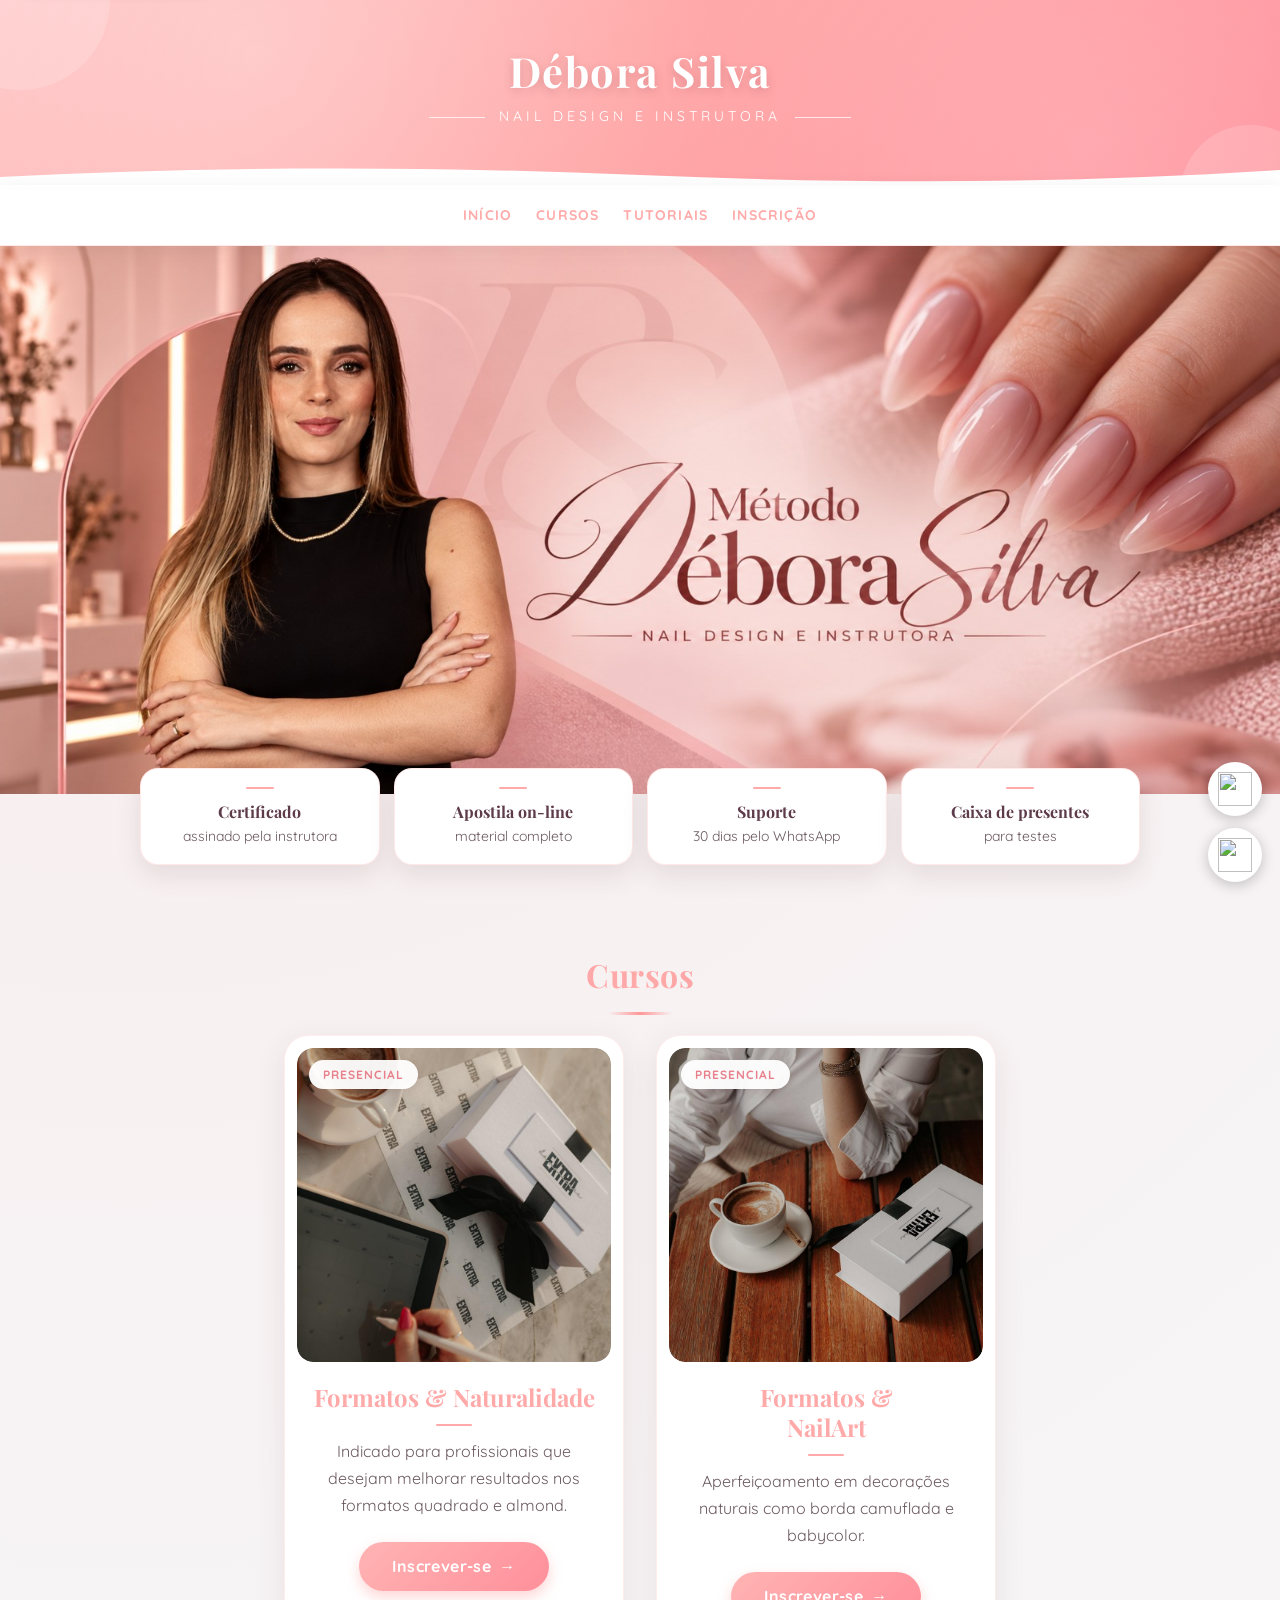
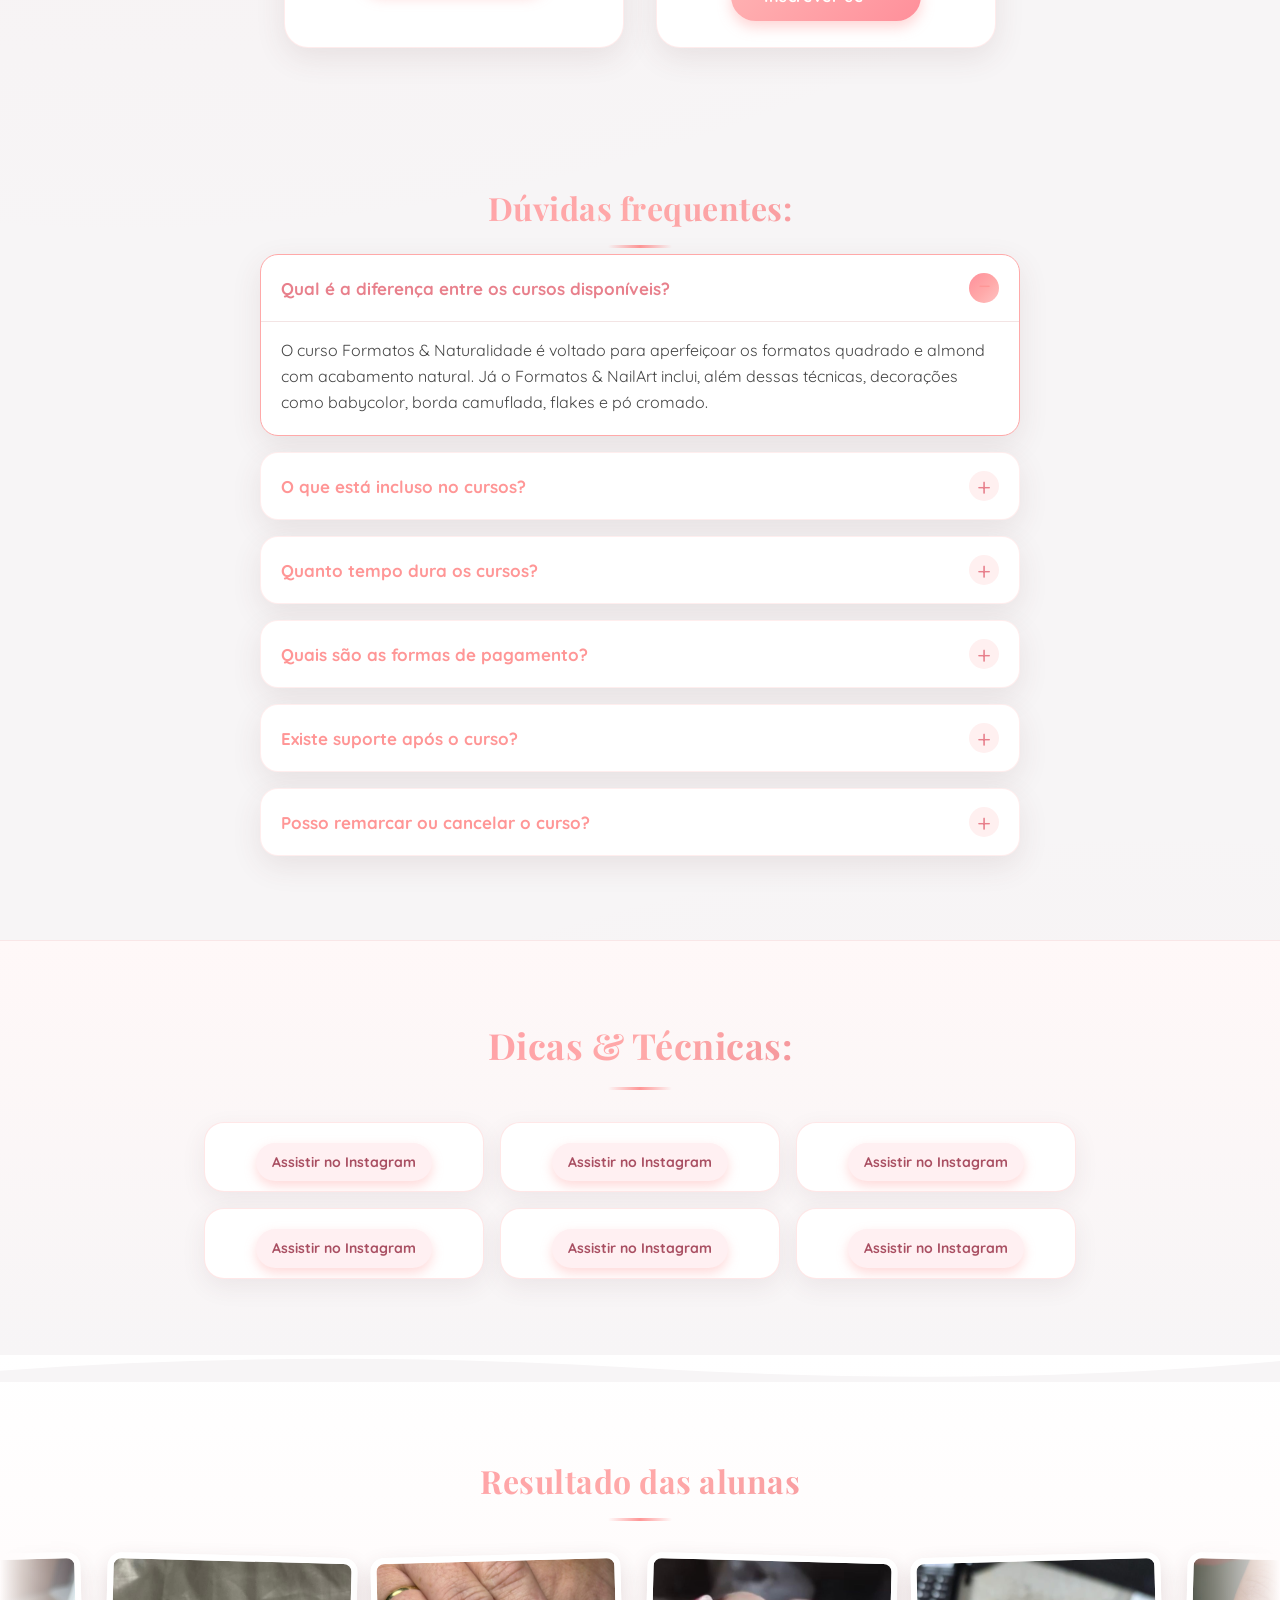
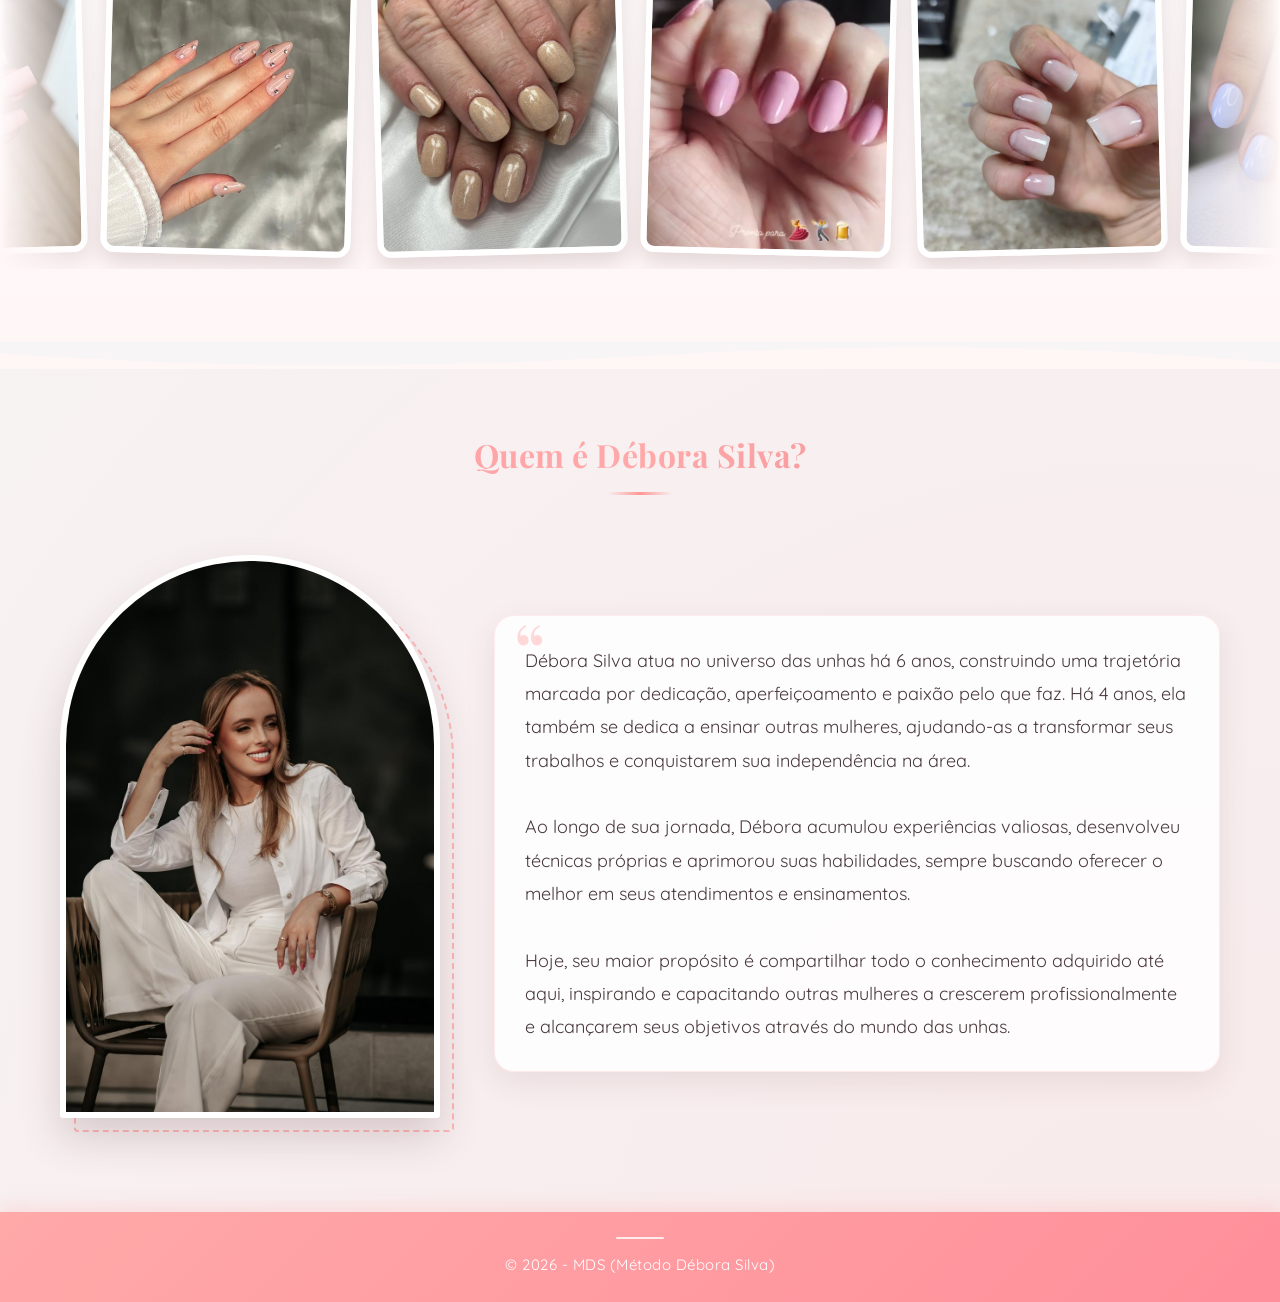
==== tcc/index.html @ 7bf9e1ff "Corrige página inicial e configuração Vercel" ====
<!DOCTYPE html>
<html lang="pt-BR">

<head>
    <meta charset="UTF-8">
    <meta name="viewport" content="width=device-width, initial-scale=1.0">
    <title>Débora Silva | Cursos de Nail Design em Palhoça - SC</title>
    <meta name="description" content="Cursos presenciais de nail design com Débora Silva: formatos, naturalidade e nail art. Veja os cursos, resultados das alunas e faça sua inscrição.">
    <meta name="theme-color" content="#ffa9a9">
    <meta property="og:type" content="website">
    <meta property="og:title" content="Débora Silva | Cursos de Nail Design em Palhoça - SC">
    <meta property="og:description" content="Cursos presenciais de nail design com Débora Silva: formatos, naturalidade e nail art. Veja os cursos, resultados das alunas e faça sua inscrição.">
    <meta property="og:locale" content="pt_BR">
    <link rel="icon" href="data:image/svg+xml,%3Csvg xmlns=%27http://www.w3.org/2000/svg%27 viewBox=%270 0 64 64%27%3E%3Ccircle cx=%2732%27 cy=%2732%27 r=%2730%27 fill=%27%23ffa9a9%27/%3E%3Ctext x=%2732%27 y=%2743%27 font-size=%2734%27 font-family=%27Georgia,serif%27 font-weight=%27bold%27 text-anchor=%27middle%27 fill=%27white%27%3ED%3C/text%3E%3C/svg%3E">
    <link rel="stylesheet" href="style.css">
    <link rel="stylesheet" href="https://fonts.googleapis.com/css2?family=Material+Symbols+Outlined" />
    <script src="script.js"></script>
    <link rel="stylesheet" href="https://fonts.googleapis.com/css2?family=Playfair+Display:wght@500;600;700&family=Quicksand:wght@400;500;600;700&display=swap">
</head>

<body>
    <a class="pular-conteudo" href="#cursos">Pular para o conteúdo</a>
    <header>
        <h1>Débora Silva</h1>
        <p>Nail design e instrutora</p>
    </header>

    <nav class="inicio">
        <a href="index.html">Início</a>
        <a href="cursos.html">Cursos</a>
        <a href="#tutoriais">Tutoriais</a>
        <a href="inscricao.html">Inscrição</a>
    </nav>

    <section class="banner">
        <picture>
            <source media="(max-width: 900px)" srcset="imagens/Banner%20cll%20mateus.jpg">
            <img src="imagens/banner%20pc%20mateus.jpg" class="img-banner" alt="Banner">
        </picture>
    </section>
    <section class="destaques" aria-label="Diferenciais dos cursos">
    <ul>
        <li><strong>Certificado</strong>assinado pela instrutora</li>
        <li><strong>Apostila on-line</strong>material completo</li>
        <li><strong>Suporte</strong>30 dias pelo WhatsApp</li>
        <li><strong>Caixa de presentes</strong>para testes</li>
    </ul>
</section>

    <section id="cursos">
        <h2>Cursos</h2>
        <div class="grid">
            <div class="card">
                <a href="curso1.html"><img src="imagens/a571cd39-a6cd-4c23-8349-ea3af004ff45.jpg" alt="Curso Formatos e Naturalidade"></a>
                <h3><a href="curso1.html">Formatos & Naturalidade</a></h3>
                <p>Indicado para profissionais que desejam melhorar resultados nos formatos quadrado e almond. <br></p>
                <div class="acoes-card">
                    <a href="inscricao.html" class="botao-card">Inscrever-se</a>
                </div>
            </div>

            <div class="card">
                <a href="curso2.html"><img src="imagens/debora.jpg" alt="Curso Formatos e Nail Art" loading="lazy" decoding="async"></a>
                <h3><a href="curso2.html">Formatos & <br>NailArt</a></h3>
                <p>Aperfeiçoamento em decorações naturais como borda camuflada e babycolor. <br></p>
                <div class="acoes-card">
                    <a href="inscricao.html" class="botao-card">Inscrever-se</a>
                </div>
            </div>
        </div>
    </section>

    <section class="faq-cursos" aria-labelledby="titulo-faq">
        <h2 id="titulo-faq">Dúvidas frequentes:</h2>

        <div class="faq-grid">
            <details class="faq-item" open>
                <summary>Qual é a diferença entre os cursos disponíveis?</summary>
                <p>O curso Formatos & Naturalidade é voltado para aperfeiçoar os formatos quadrado e almond com acabamento natural. Já o Formatos & NailArt inclui, além dessas técnicas, decorações como babycolor, borda camuflada, flakes e pó cromado.</p>
            </details>
            <details class="faq-item">
                <summary>O que está incluso no cursos?</summary>
                <p>O curso inclui apostila on-line, certificado assinado pela instrutora, uma caixa com presentes para testes e suporte após a conclusão.</p>
            </details>
            <details class="faq-item">
                <summary>Quanto tempo dura os cursos?</summary>
                <p>Os cursos são presenciais, tem duração de um dia, normalmente começa pela manhã e termina no fim da tarde, com pausa para almoço e coffee break.</p>
            </details>
            <details class="faq-item">
                <summary>Quais são as formas de pagamento?</summary>
                <p>É possível pagar via PIX, cartão de crédito (em até 12x com acréscimo das taxas), débito ou link de pagamento. Para garantir a vaga, é necessário um sinal de R$ 200,00.</p>
            </details>
            <details class="faq-item">
                <summary>Existe suporte após o curso?</summary>
                <p>Sim. A aluna recebe 30 dias de acompanhamento via WhatsApp para avaliações e orientações. Depois desse período, o suporte continua de forma vitalícia, conforme a demanda.</p>
            </details>
            <details class="faq-item">
                <summary>Posso remarcar ou cancelar o curso?</summary>
                <p>Sim. Em caso de cancelamento, é possível remarcar uma única vez. O valor do sinal não é reembolsável e, após uma segunda remarcação/cancelamento, será necessário quitar o valor integral para um novo agendamento.</p>
            </details>
        </div>
    </section>


<section id="tutoriais" class="tutoriais" aria-labelledby="titulo-tutoriais">
    <div class="tutoriais-container">

        <div class="tutoriais-cabecalho">
            <h2 id="titulo-tutoriais">Dicas & Técnicas:</h2>
        </div>

        <div class="tutoriais-conteudo">

            <article class="tutorial-item" aria-label="Tutorial 1 do Instagram">
                <blockquote
                    class="instagram-media"
                    data-instgrm-permalink="https://www.instagram.com/reel/DMTsXXgg6i_/"
                    data-instgrm-version="14">
                </blockquote>
                <a class="tutorial-link" href="https://www.instagram.com/reel/DMTsXXgg6i_/" target="_blank" rel="noopener noreferrer">Assistir no Instagram</a>
            </article>

            <article class="tutorial-item" aria-label="Tutorial 2 do Instagram">
                <blockquote
                    class="instagram-media"
                    data-instgrm-permalink="https://www.instagram.com/reel/DMOZZSOAZ7W/"
                    data-instgrm-version="14">
                </blockquote>
                <a class="tutorial-link" href="https://www.instagram.com/reel/DMOZZSOAZ7W/" target="_blank" rel="noopener noreferrer">Assistir no Instagram</a>
            </article>

            <article class="tutorial-item" aria-label="Tutorial 3 do Instagram">
                <blockquote
                    class="instagram-media"
                    data-instgrm-permalink="https://www.instagram.com/reel/DML4wZkAa9b/"
                    data-instgrm-version="14">
                </blockquote>
                <a class="tutorial-link" href="https://www.instagram.com/reel/DML4wZkAa9b/" target="_blank" rel="noopener noreferrer">Assistir no Instagram</a>
            </article>

            <article class="tutorial-item" aria-label="Tutorial 4 do Instagram">
                <blockquote
                    class="instagram-media"
                    data-instgrm-permalink="https://www.instagram.com/reel/DLDzLIuAO76/"
                    data-instgrm-version="14">
                </blockquote>
                <a class="tutorial-link" href="https://www.instagram.com/reel/DLDzLIuAO76/" target="_blank" rel="noopener noreferrer">Assistir no Instagram</a>
            </article>

            <article class="tutorial-item" aria-label="Tutorial 5 do Instagram">
                <blockquote
                    class="instagram-media"
                    data-instgrm-permalink="https://www.instagram.com/reel/DIe_E_cg9O6/"
                    data-instgrm-version="14">
                </blockquote>
                <a class="tutorial-link" href="https://www.instagram.com/reel/DIe_E_cg9O6/" target="_blank" rel="noopener noreferrer">Assistir no Instagram</a>
            </article>

            <article class="tutorial-item" aria-label="Tutorial 6 do Instagram">
                <blockquote
                    class="instagram-media"
                    data-instgrm-permalink="https://www.instagram.com/reel/DIXUzj7A1sU/"
                    data-instgrm-version="14">
                </blockquote>
                <a class="tutorial-link" href="https://www.instagram.com/reel/DIXUzj7A1sU/" target="_blank" rel="noopener noreferrer">Assistir no Instagram</a>
            </article>

        </div>
    </div>
</section>

<script async src="https://www.instagram.com/embed.js"></script>


    <section id="resultados">
        <h2>Resultado das alunas</h2>
        <div class="carrossel">
            <div class="carrossel-container">
                <img src="imagens/unha1.jpg" alt="Resultado de aluna 1" loading="lazy" decoding="async">
                <img src="imagens/unha2.jpg" alt="Resultado de aluna 2" loading="lazy" decoding="async">
                <img src="imagens/unha3.jpg" alt="Resultado de aluna 3" loading="lazy" decoding="async">
                <img src="imagens/unha4.jpg" alt="Resultado de aluna 4" loading="lazy" decoding="async">
                <img src="imagens/unha5.jpg" alt="Resultado de aluna 5" loading="lazy" decoding="async">
                <img src="imagens/unha6.jpg" alt="Resultado de aluna 6" loading="lazy" decoding="async">
                <img src="imagens/unha1.jpg" alt="Resultado de aluna 1" loading="lazy" decoding="async">
                <img src="imagens/unha2.jpg" alt="Resultado de aluna 2" loading="lazy" decoding="async">
                <img src="imagens/unha3.jpg" alt="Resultado de aluna 3" loading="lazy" decoding="async">
                <img src="imagens/unha4.jpg" alt="Resultado de aluna 4" loading="lazy" decoding="async">
                <img src="imagens/unha5.jpg" alt="Resultado de aluna 5" loading="lazy" decoding="async">
                <img src="imagens/unha6.jpg" alt="Resultado de aluna 6" loading="lazy" decoding="async">
            </div>
        </div>
    </section>

    <section id="sobre" class="deborafoto">
        <h2 class="quem">Quem é Débora Silva?</h2>

        <div class="container-foto">
            <img src="imagens/4f05c98d-7cf8-4103-96d0-2a8c5d5c2174.jpg" class="debora" alt="Foto de Débora Silva" loading="lazy" decoding="async">
        </div>

        <div class="container-texto">
            <p class="textosobre">
                Débora Silva atua no universo das unhas há 6 anos, construindo uma trajetória marcada por dedicação,
                aperfeiçoamento e paixão pelo que faz. Há 4 anos, ela também se dedica a ensinar outras mulheres,
                ajudando-as a transformar seus trabalhos e conquistarem sua independência na área. <br><br>

                Ao longo de sua jornada, Débora acumulou experiências valiosas, desenvolveu técnicas próprias e
                aprimorou suas habilidades, sempre buscando oferecer o melhor em seus atendimentos e ensinamentos.
                <br><br>

                Hoje, seu maior propósito é compartilhar todo o conhecimento adquirido até aqui, inspirando e
                capacitando outras mulheres a crescerem profissionalmente e alcançarem seus objetivos através do mundo
                das unhas.
            </p>
        </div>
    </section>

    <footer>
        <p>© 2026 - MDS (Método Débora Silva)</p>
    </footer>
    <nav class="social-flutuante" aria-label="Redes sociais">
        <a href="https://wa.me/message/LRTMYJL6VMEEK1" target="_blank" rel="noopener noreferrer" aria-label="Fale pelo WhatsApp">
            <img src="https://img.icons8.com/color/48/whatsapp--v1.png" alt="">
        </a>
        <a href="https://www.instagram.com/deborasilvanaills/" target="_blank" rel="noopener noreferrer" aria-label="Acesse o Instagram">
            <img src="https://img.icons8.com/fluency/48/instagram-new.png" alt="">
        </a>
    </nav>
</body>

</html>
---- tcc/style.css ----
*{
    margin: 0;
    padding: 0;
    box-sizing: border-box;
}

/* ===== Acabamento profissional ===== */
:root {
    --vinho: #5d3b49;
    --rose-profundo: #e8808c;
    --brilho: linear-gradient(135deg, #ffc2c2 0%, #ffa9a9 45%, #ff8f9a 100%);
}

/* Cabeçalho com mais presença */
header {
    background:
        radial-gradient(circle at 20% 30%, rgba(255, 255, 255, 0.28), transparent 45%),
        radial-gradient(circle at 85% 80%, rgba(255, 255, 255, 0.18), transparent 40%),
        var(--brilho);
    padding: clamp(44px, 8vw, 82px) 20px;
}

header h1 {
    font-size: clamp(2.2rem, 7vw, 4rem);
    font-weight: 600;
    letter-spacing: 3px;
}

header p::before,
header p::after {
    content: '';
    display: inline-block;
    width: clamp(22px, 6vw, 56px);
    height: 1px;
    margin: 0 14px;
    vertical-align: middle;
    background: rgba(255, 255, 255, 0.75);
}

/* Menu em formato de cápsulas */
.inicio { gap: 6px 10px; padding: 12px 15px; }

.inicio a {
    padding: 8px 18px;
    border-radius: 999px;
    font-size: 13px;
    transition: color 200ms ease, background 200ms ease, box-shadow 200ms ease;
}

.inicio a::after { display: none; }

.inicio a:hover {
    color: #fff;
    background: var(--brilho);
    box-shadow: 0 6px 14px rgba(255, 150, 150, 0.4);
}

/* Ritmo entre seções */
#cursos { max-width: 1100px; }

.faq-cursos { padding-top: clamp(30px, 5vw, 50px); }

#resultados {
    background: linear-gradient(180deg, #fff 0%, #fff6f6 100%);
    border-top: 1px solid rgba(255, 169, 169, 0.2);
    border-bottom: 1px solid rgba(255, 169, 169, 0.2);
    max-width: none;
    overflow: hidden;
}

#sobre { position: relative; }

/* Títulos com mais personalidade */
#cursos h2,
#resultados h2,
.quem,
.info-cursos h2,
.faq-cursos h2,
.tutoriais-cabecalho h2 {
    font-size: clamp(28px, 5vw, 40px);
    background: linear-gradient(135deg, #ff9aa5, #ffa9a9 50%, #e8808c);
    -webkit-background-clip: text;
    background-clip: text;
    -webkit-text-fill-color: transparent;
    color: transparent;
}

/* Cards de curso */
.card {
    padding: 0 0 22px;
    background: #fff;
}

.card::before {
    content: '';
    position: absolute;
    inset: 0 0 auto 0;
    height: 5px;
    z-index: 2;
    background: var(--brilho);
}

.card > a { display: block; overflow: hidden; }

.card > a img {
    display: block;
    aspect-ratio: 4 / 5;
    object-fit: cover;
    border-radius: 0;
    margin-bottom: 0;
}

.card h3 {
    margin: 18px 18px 10px;
    font-size: 23px;
    color: var(--rose-profundo);
}

.card h3 a { color: var(--rose-profundo); }

.card p {
    margin: 0 20px;
    font-size: 15px;
    line-height: 1.7;
}

.acoes-card { margin-top: 18px; }

/* Cartões informativos com marca lateral elegante */
.info-card {
    position: relative;
    overflow: hidden;
}

.info-card::before {
    content: '';
    position: absolute;
    top: 0;
    left: 0;
    width: 100%;
    height: 3px;
    background: var(--brilho);
    transform: scaleX(0);
    transform-origin: left;
    transition: transform 0.4s ease;
}

.info-card:hover::before { transform: scaleX(1); }

.info-card h3 { color: var(--rose-profundo); }
.info-card p { line-height: 1.75; }

/* FAQ refinado */
.faq-item summary { color: var(--vinho); }

.faq-item[open] summary { color: var(--rose-profundo); }

.faq-item summary::after {
    display: grid;
    place-items: center;
    width: 30px;
    height: 30px;
    border-radius: 50%;
    background: #fff0f0;
    color: var(--rose-profundo);
    font-size: 22px;
    transition: transform 0.3s ease, background 0.3s ease, color 0.3s ease;
}

.faq-item[open] summary::after {
    background: var(--brilho);
    color: #fff;
    transform: rotate(180deg);
}

/* Tutoriais */
.tutoriais {
    border-top: 1px solid rgba(255, 169, 169, 0.2);
}

.tutorial-link {
    background: var(--brilho);
    color: #fff;
    box-shadow: 0 5px 12px rgba(255, 150, 150, 0.35);
}

.tutorial-link:hover {
    background: var(--brilho);
    color: #fff;
    transform: translateY(-2px);
}

/* Sobre */
.textosobre {
    position: relative;
    padding: 28px 30px;
    border-radius: 20px;
    background: rgba(255, 255, 255, 0.85);
    border: 1px solid rgba(255, 169, 169, 0.22);
    box-shadow: var(--sombra);
    text-align: left;
    font-size: 17px;
}

.textosobre::before {
    content: '\201C';
    position: absolute;
    top: -6px;
    left: 18px;
    font-family: 'Playfair Display', Georgia, serif;
    font-size: 80px;
    line-height: 1;
    color: rgba(255, 169, 169, 0.45);
}

/* Rodapé */
footer {
    position: relative;
    padding: 34px 20px;
    margin-top: 40px;
    background: var(--brilho);
    font-size: 15px;
}

footer::before {
    content: '';
    display: block;
    width: 48px;
    height: 2px;
    margin: 0 auto 14px;
    background: rgba(255, 255, 255, 0.8);
    border-radius: 2px;
}

/* Revelação ao rolar a página (navegadores compatíveis) */
@keyframes revelar {
    from { opacity: 0; transform: translateY(36px) scale(0.98); }
    to   { opacity: 1; transform: none; }
}

@supports (animation-timeline: view()) {
    .card,
    .info-card,
    .faq-item,
    .tutorial-item,
    .textosobre,
    .debora,
    .carrossel {
        animation: revelar linear backwards;
        animation-timeline: view();
        animation-range: entry 0% entry 35%;
    }
}

@media (max-width: 640px) {
    .inicio a { padding: 7px 12px; font-size: 11.5px; }
    header p::before, header p::after { display: none; }
    .textosobre { padding: 24px 20px; }
}
img {
    max-width: 100%;
}

body {
    width: 100%;
    overflow-x: hidden;
    font-family: 'Segoe UI', Arial, sans-serif;
    line-height: 1.6;
    background-color: #F7F5F6;
}

html {
    -webkit-text-size-adjust: 100%;
}

body,
button,
input,
select,
textarea {
    font-family: 'Segoe UI', Arial, sans-serif;
}

main,
section,
.conteudo,
.info-cursos,
.faq-cursos,
.pagina-formulario,
.painel-admin {
    margin-left: auto;
    margin-right: auto;
}

header {
    background:#ffa9a9;
    color: #fff;
    text-align: center;
    padding: 30px 20px;
    
}

.inicio {
    background: #fff;
    display: flex;
    flex-wrap: wrap;
    gap: 8px 24px;
    justify-content: center;
    padding: 15px;
    position: sticky;
    text-align: center;
    top: 0;
    z-index: 1000;
}

.inicio a {
    color: #ffa9a9;
    text-decoration: none;
    font-weight: bold;
    text-transform: uppercase;
    font-size: 14px;
    padding: 4px 0;
}

.inicio a:focus-visible,
.botao-card:focus-visible,
.icone-link:focus-visible,
.social-btn:focus-visible {
    outline: 3px solid #f3c2c2;
    outline-offset: 3px;
}


.banner {
    width: 100%;
    margin: 0;
    padding: 0 ; 
    line-height: 0; 
}

.img-banner {
    width: 100%;         
    height: auto;          
    display: block;        
    object-fit: cover;     
}

section {
    padding: clamp(40px, 6vw, 60px) 20px;
    text-align: center;
}

/* títulos gerais */
#cursos h2,
#resultados h2,
.quem {
    width: 100%;
    font-size: 32px;
    margin-bottom: 20px;
    color: #ffa9a9;
    text-align: center;
}

/* títulos dos cards */
.card h3{
    margin-bottom: 15px;
    font-size: 22px;
    color: #ffa9a9;
    text-align: center;
}

.deborafoto {
    display: flex;
    align-items: center;
    justify-content: center;
    flex-wrap: wrap; 
    gap: 40px;
    max-width: 1200px;
    margin: 0 auto;
    padding: 60px 20px;
    text-align: left;
    width: 100%;
}

.deborafoto > div {
    flex: 1;
    min-width: 300px;
    text-align: center;
}

.debora {
    width: 100%; 
    max-width: 400px; 
    height: auto;
    border-radius: 10px;
    box-shadow: 10px 10px 0 #ffa9a9;
}

.textosobre {
    flex: 1;
    min-width: 300px;
    font-size: 18px; 
    color: #444;
}

.quem {
    font-size: 32px;
    margin-bottom: 20px;
    color: #ffa9a9;
    text-align: center;
}


.carrossel {
    width: 100vw;
    position: relative;
    left: 50%;
    right: 50%;
    margin-left: -50vw;
    margin-right: -50vw;
}



.grid {
    display: flex;
    justify-content: center;
    gap: 25px;
    flex-wrap: wrap;
}

.card {
    background: #fff;
    width: min(300px, 100%);
    padding: 20px;
    border-radius: 12px;
    box-shadow: 0 4px 15px rgba(0,0,0,0.1);
    transition: transform 0.3s;
    min-width: 0;
}

.card:hover {
    transform: translateY(-5px);
    cursor: pointer;
}

.card img {
    width: 100%;
    border-radius: 8px;
    margin-bottom: 15px;
}

.card h3 a {
    color: #ffa9a9 ;
    text-decoration: none;
}

.acoes-card {
    align-items: center;
    display: flex;
    flex-wrap: wrap;
    gap: 10px;
    justify-content: center;
    margin-top: 12px;
   

}

.botao-card {
    display: inline-block;
    width: auto;
    padding: 10px 16px;
    background: #ffa9a9;
    color: #fff;
    border-radius: 8px;
    text-decoration: none;
    font-weight: 700;
  
}

.botao-card:hover {
    background: #ff9696;
}

.icone-link {
    align-items: center;
    border-radius: 50%;
    background: #fff;
    box-shadow: 0 3px 10px rgba(0,0,0,0.12);
    display: inline-flex;
    height: 42px;
    justify-content: center;
    text-decoration: none;
    width: 42px;
}

.icone-link img,
.social-icon img {
    filter: none;
    height: 28px;
    margin-bottom: 0;
    border-radius: 0;
    width: 28px;
}

.sobre-grid {
    display: grid;
    grid-template-columns: repeat(3, minmax(160px, 1fr));
    gap: 15px;
    text-align: left;
}

.sobre-grid article,
.info-card {
    background: #fff;
    border-radius: 12px;
    box-shadow: 0 4px 15px rgba(0,0,0,0.08);
    padding: 20px;
}

.sobre-grid h3,
.info-card h3 {
    color: #ff9696;
    font-size: 22px;
    margin-bottom: 10px;
    text-align: left;
}

.sobre-grid p,
.info-card p {
    color: #444;
    font-size: 16px;
}

.social-links {
    display: flex;
    flex-wrap: wrap;
    gap: 12px;
    justify-content: center;
    margin-top: 22px;
}

.social-btn {
    align-items: center;
    border-radius: 999px;
    color: #fff;
    display: inline-flex;
    font-weight: 700;
    gap: 8px;
    justify-content: center;
    min-width: 145px;
    padding: 11px 16px;
    text-decoration: none;
}

.social-icon {
    align-items: center;
    background: #fff;
    border-radius: 50%;
    display: inline-flex;
    height: 34px;
    justify-content: center;
    width: 34px;
}

.whatsapp {
    background: #e9fff1;
    color: #1c8f4d;
}

.instagram {
    background: #fff0f7;
    color: #c13584;
}



.carrossel-container {
    display: flex;
    width: max-content; 
    gap: 20px;
    animation: scrollSlide 25s linear infinite;
}


.carrossel:hover .carrossel-container {
    animation-play-state: paused;
    cursor: pointer;
}

.carrossel-container img {
    width: clamp(180px, 45vw, 250px);
    height: clamp(220px, 55vw, 300px);
    object-fit: cover;
    border-radius: 15px;
    box-shadow: 0 5px 10px rgba(0,0,0,0.1);
}


.conteudo {
    max-width: 600px;
    margin: auto;
    padding: 20px;
    text-align: center;
    font-size: 18px;

}

.info-cursos {
    max-width: 1100px;
    margin: 0 auto;
    width: 100%;
}

.faq-cursos {
    max-width: 1100px;
    margin: 0 auto;
    width: 100%;
}

.faq-cursos h2 {
    color: #ffa9a9;
    font-size: 32px;
    margin-bottom: 6px;
}

.faq-intro {
    color: #666;
    margin-bottom: 25px;
}

.faq-grid {
    display: grid;
    grid-template-columns: minmax(0, 760px);
    justify-content: center;
    gap: 16px;
    text-align: left;
}

.faq-item {
    align-self: start;
    background: #fff;
    border-radius: 12px;
    box-shadow: 0 4px 15px rgba(0,0,0,0.08);
    overflow: hidden;
}

.faq-item summary {
    align-items: center;
    color: #ff9696;
    cursor: pointer;
    display: flex;
    font-size: 17px;
    font-weight: 700;
    gap: 12px;
    justify-content: space-between;
    list-style: none;
    padding: 18px 20px;
}

.faq-item summary:focus-visible {
    outline: 3px solid #f3c2c2;
    outline-offset: -3px;
}

.faq-item summary::-webkit-details-marker {
    display: none;
}

.faq-item summary::after {
    content: '+';
    flex: 0 0 auto;
    font-size: 25px;
    font-weight: 400;
    line-height: 1;
}

.faq-item[open] summary::after {
    content: "−";
}

.faq-item p {
    border-top: 1px solid #f3e4e4;
    color: #444;
    padding: 16px 20px 20px;
}

.info-cursos h2 {
    color: #ffa9a9;
    font-size: 32px;
    margin-bottom: 25px;
}

.info-grid {
    display: grid;
    grid-template-columns: repeat(3, minmax(0, 1fr));
    gap: 20px;
    text-align: left;
}

.destaque-info {
    border-left: 6px solid #ffa9a9;
}

.contato-info {
    background: #fff7f7;
}

@media (max-width: 900px) {
    .sobre-grid,
    .info-grid {
        grid-template-columns: repeat(2, minmax(0, 1fr));
    }
}

@media (max-width: 640px) {
    header {
        padding: 24px 16px;
    }

    header h1 {
        font-size: 28px;
    }

    .inicio {
        gap: 4px 12px;
        padding: 10px 12px;
    }

    .inicio a {
        font-size: 12px;
    }

    #cursos h2,
    #resultados h2,
    .quem,
    .info-cursos h2,
    .faq-cursos h2 {
        font-size: 26px;
    }

    .grid {
        gap: 18px;
    }

    .card {
        padding: 16px;
    }

    .card h3 {
        font-size: 20px;
    }

    .deborafoto {
        gap: 24px;
        padding: 42px 18px;
        text-align: center;
    }

    .deborafoto > div,
    .textosobre {
        min-width: 0;
    }

    .textosobre {
        font-size: 16px;
    }

    .debora {
        max-width: 320px;
        box-shadow: 7px 7px 0 #ffa9a9;
    }

    .sobre-grid,
    .info-grid {
        grid-template-columns: 1fr;
    }

    .social-links {
        align-items: stretch;
        flex-direction: column;
    }

    .faq-item summary,
    .faq-item p {
        padding-left: 16px;
        padding-right: 16px;
    }

    footer {
        margin-top: 0;
        padding: 20px 16px;
    }
}

@media (max-width: 380px) {
    header h1 {
        font-size: 25px;
    }

    .inicio {
        gap: 4px 10px;
    }

    .inicio a {
        font-size: 11px;
    }

    section {
        padding-left: 14px;
        padding-right: 14px;
    }

    .botao-card {
        width: 100%;
    }

    .icone-link {
        height: 40px;
        width: 40px;
    }

    .social-btn {
        min-width: 0;
    }

    .carrossel-container img {
        width: 170px;
        height: 215px;
    }
}

@keyframes scrollSlide {
    from { transform: translateX(0); }
    to { transform: translateX(calc(-50% - 10px)); } 
}

footer {
    background: #ffa9a9 ;
    color: #fff;
    text-align: center;
    padding: 25px;
    margin-top: 20px;
}


/* Atalhos fixos para contato nas p?ginas p?blicas */
.social-flutuante {
    position: fixed;
    right: max(18px, env(safe-area-inset-right));
    bottom: max(18px, env(safe-area-inset-bottom));
    z-index: 1100;
    display: flex;
    flex-direction: column;
    gap: 12px;
}

.social-flutuante a {
    display: grid;
    width: 54px;
    height: 54px;
    place-items: center;
    border-radius: 50%;
    background: #fff;
    box-shadow: 0 3px 14px rgba(0, 0, 0, 0.22);
    transition: transform 160ms ease, box-shadow 160ms ease;
}

.social-flutuante a:hover {
    transform: scale(1.08);
    box-shadow: 0 5px 18px rgba(0, 0, 0, 0.28);
}

.social-flutuante a:focus-visible {
    outline: 3px solid #ffa9a9;
    outline-offset: 3px;
}

.social-flutuante img {
    display: block;
    width: 34px;
    height: 34px;
}

@media (max-width: 480px) {
    .social-flutuante { right: max(12px, env(safe-area-inset-right)); bottom: max(12px, env(safe-area-inset-bottom)); gap: 10px; }
    .social-flutuante a { width: 50px; height: 50px; }
    .social-flutuante img { width: 32px; height: 32px; }
}


/* Se??o de tutoriais */
.tutoriais {
    width: 100%;
    max-width: 100%;
    margin-left: auto;
    margin-right: auto;
    overflow: clip;
    background: linear-gradient(180deg, #fff8f8 0%, #f7f5f6 100%);
    padding: clamp(48px, 7vw, 76px) 20px;
}

.tutoriais-container {
    width: 100%;
    max-width: 960px;
    margin: 0 auto;
}

.tutoriais-cabecalho {
    max-width: 680px;
    margin: 0 auto 32px;
    text-align: center;
}

.tutoriais-cabecalho h2 {
    margin-bottom: 10px;
    color: #ffa9a9;
    font-size: clamp(28px, 4vw, 36px);
}

.tutoriais-cabecalho p {
    color: #665b5d;
    font-size: 17px;
}

.tutoriais-conteudo {
    display: grid;
    grid-template-columns: repeat(auto-fit, minmax(min(100%, 220px), 280px));
    justify-content: center;
    justify-items: center;
    align-items: start;
    gap: 16px;
}

.tutorial-item {
    width: 100%;
    max-width: 280px;
    min-width: 0;
    margin: 0 auto;
    overflow: hidden;
    padding: 8px 8px 10px;
    border: 1px solid rgba(255, 169, 169, 0.28);
    border-radius: 18px;
    background: #fff;
    box-shadow: 0 8px 24px rgba(95, 54, 61, 0.08);
    transition: transform 180ms ease, box-shadow 180ms ease;
}

.tutorial-item:hover {
    transform: translateY(-4px);
    box-shadow: 0 12px 28px rgba(95, 54, 61, 0.13);
}

.tutorial-item .instagram-media {
    width: 100% !important;
    min-width: 0 !important;
    max-width: 100% !important;
    margin: 0 auto !important;
    border: 0 !important;
    border-radius: 12px !important;
    box-shadow: none !important;
}

.tutorial-item iframe {
    display: block;
    width: 100% !important;
    max-width: 100% !important;
    margin: 0 auto !important;
}

.tutorial-link {
    display: block;
    width: fit-content;
    margin: 12px auto 0;
    padding: 8px 16px;
    border-radius: 999px;
    background: #fff0f2;
    color: #a94f62;
    font-size: 14px;
    font-weight: 700;
    text-decoration: none;
    transition: background 160ms ease, color 160ms ease;
}

.tutorial-link:hover {
    background: #ffa9a9;
    color: #fff;
}

.tutorial-link:focus-visible {
    outline: 3px solid #ffa9a9;
    outline-offset: 3px;
}

@media (max-width: 600px) {
    .tutoriais { padding-left: 14px; padding-right: 14px; }
    .tutoriais-cabecalho { margin-bottom: 24px; }
    .tutoriais-cabecalho p { font-size: 16px; }
    .tutoriais-conteudo { grid-template-columns: repeat(auto-fit, minmax(min(100%, 220px), 280px)); gap: 10px; }
    .tutorial-item { width: 100%; max-width: 280px; margin: 0 auto; padding: 6px; }
}

/* ===== Refinamentos visuais ===== */
:root {
    --rosa: #ffa9a9;
    --rosa-escuro: #ff9696;
    --rosa-claro: #fff0f0;
    --texto: #4a3a3e;
    --sombra: 0 10px 30px rgba(95, 54, 61, 0.10);
    --sombra-forte: 0 18px 40px rgba(95, 54, 61, 0.18);
}

html { scroll-behavior: smooth; }

body,
button,
input,
select,
textarea {
    font-family: 'Quicksand', 'Segoe UI', Arial, sans-serif;
}

body {
    color: var(--texto);
    background:
        radial-gradient(circle at 10% 0%, rgba(255, 169, 169, 0.12), transparent 40%),
        radial-gradient(circle at 90% 100%, rgba(255, 169, 169, 0.14), transparent 45%),
        #F7F5F6;
}

h1, h2, h3,
.card h3,
.info-card h3,
.sobre-grid h3 {
    font-family: 'Playfair Display', Georgia, serif;
}

::selection { background: var(--rosa); color: #fff; }

/* ---- Cabeçalho ---- */
header {
    position: relative;
    overflow: hidden;
    background: linear-gradient(135deg, #ffbcbc 0%, #ffa9a9 50%, #ff8f9a 100%);
    box-shadow: 0 2px 12px rgba(255, 150, 150, 0.35);
    padding: clamp(34px, 6vw, 56px) 20px;
}

header::before,
header::after {
    content: '';
    position: absolute;
    border-radius: 50%;
    background: rgba(255, 255, 255, 0.16);
    pointer-events: none;
}

header::before { width: 260px; height: 260px; top: -120px; left: -70px; }
header::after  { width: 200px; height: 200px; bottom: -110px; right: -40px; }

header h1 {
    position: relative;
    font-size: clamp(2rem, 6vw, 3.2rem);
    font-weight: 700;
    letter-spacing: 1.5px;
    text-shadow: 0 3px 10px rgba(120, 50, 60, 0.22);
    animation: surgir 0.9s ease both;
}

header p {
    position: relative;
    font-size: clamp(14px, 2.4vw, 17px);
    letter-spacing: 4px;
    text-transform: uppercase;
    opacity: 0.95;
    animation: surgir 0.9s 0.15s ease both;
}

/* ---- Menu ---- */
.inicio {
    background: rgba(255, 255, 255, 0.97);
    box-shadow: 0 4px 18px rgba(95, 54, 61, 0.09);
    border-bottom: 1px solid rgba(255, 169, 169, 0.25);
}

.inicio a {
    position: relative;
    letter-spacing: 1.2px;
    transition: color 180ms ease;
}

.inicio a::after {
    content: '';
    position: absolute;
    left: 0;
    bottom: 0;
    width: 100%;
    height: 2px;
    border-radius: 2px;
    background: var(--rosa-escuro);
    transform: scaleX(0);
    transform-origin: center;
    transition: transform 220ms ease;
}

.inicio a:hover { color: #ff7a85; }
/* ---- Títulos ---- */
#cursos h2,
#resultados h2,
.quem,
.info-cursos h2,
.faq-cursos h2,
.tutoriais-cabecalho h2 {
    font-weight: 700;
    color: var(--rosa);
    letter-spacing: 0.5px;
}

#cursos h2::after,
#resultados h2::after,
.quem::after,
.info-cursos h2::after,
.faq-cursos h2::after,
.tutoriais-cabecalho h2::after {
    content: '';
    display: block;
    width: 64px;
    height: 3px;
    margin: 12px auto 0;
    border-radius: 3px;
    background: linear-gradient(90deg, transparent, var(--rosa-escuro), transparent);
}

/* ---- Cards de curso ---- */
.card {
    position: relative;
    overflow: hidden;
    border: 1px solid rgba(255, 169, 169, 0.22);
    border-radius: 20px;
    box-shadow: var(--sombra);
    transition: transform 0.35s ease, box-shadow 0.35s ease;
}

.card:hover {
    transform: translateY(-8px);
    box-shadow: var(--sombra-forte);
}

.card img {
    border-radius: 14px;
    transition: transform 0.5s ease;
}

.card:hover img { transform: scale(1.03); }

.card p { color: var(--texto); }

/* ---- Botões ---- */
.botao-card {
    border-radius: 999px;
    padding: 11px 24px;
    background: linear-gradient(135deg, #ffb4b4, #ff8f9a);
    box-shadow: 0 6px 14px rgba(255, 150, 150, 0.4);
    letter-spacing: 0.4px;
    transition: transform 180ms ease, box-shadow 180ms ease;
}

.botao-card:hover {
    background: linear-gradient(135deg, #ffa9a9, #ff7f8d);
    transform: translateY(-2px);
    box-shadow: 0 10px 20px rgba(255, 150, 150, 0.5);
}

/* ---- Cartões de informação / FAQ ---- */
.sobre-grid article,
.info-card,
.faq-item {
    border: 1px solid rgba(255, 169, 169, 0.2);
    border-radius: 18px;
    box-shadow: var(--sombra);
    transition: transform 0.3s ease, box-shadow 0.3s ease;
}

.info-card:hover,
.sobre-grid article:hover,
.faq-item:hover {
    transform: translateY(-3px);
    box-shadow: var(--sombra-forte);
}

.info-card h3,
.sobre-grid h3 { color: var(--rosa-escuro); }

.destaque-info { border-left: 6px solid var(--rosa); }

.contato-info { background: linear-gradient(135deg, #fff7f7, #fff0f0); }

.faq-item summary { transition: background 160ms ease; }
.faq-item summary:hover { background: #fff8f8; }
.faq-item[open] { border-color: var(--rosa); }
.faq-item[open] summary::after { color: var(--rosa-escuro); }
.faq-item p { animation: surgir 0.35s ease both; }

/* ---- Tutoriais ---- */
.tutorial-item { border-radius: 20px; }

/* ---- Carrossel ---- */
.carrossel-container img {
    border-radius: 20px;
    box-shadow: 0 10px 22px rgba(95, 54, 61, 0.16);
    transition: transform 0.35s ease;
}

.carrossel-container img:hover { transform: scale(1.05) rotate(-1deg); }

/* ---- Sobre ---- */
.debora {
    border-radius: 18px;
    box-shadow: 12px 12px 0 var(--rosa), 0 20px 40px rgba(95, 54, 61, 0.15);
    transition: transform 0.4s ease;
}

.debora:hover { transform: translate(-3px, -3px); }

.textosobre {
    line-height: 1.85;
    color: var(--texto);
}

/* ---- Redes sociais ---- */
.social-btn {
    transition: transform 180ms ease, box-shadow 180ms ease;
}

.social-btn:hover {
    transform: translateY(-3px);
    box-shadow: 0 8px 18px rgba(95, 54, 61, 0.15);
}


/* ---- Rodapé ---- */
footer {
    background: linear-gradient(135deg, #ffa9a9 0%, #ff8f9a 100%);
    letter-spacing: 0.5px;
    box-shadow: 0 -4px 18px rgba(255, 150, 150, 0.25);
}

/* ---- Animações ---- */
@keyframes surgir {
    from { opacity: 0; transform: translateY(14px); }
    to   { opacity: 1; transform: translateY(0); }
}

@media (prefers-reduced-motion: reduce) {
    *, *::before, *::after {
        animation: none !important;
        transition: none !important;
        scroll-behavior: auto !important;
    }
}

/* ===== Ajustes finais ===== */

/* Cabeçalho mais compacto */
header { padding: clamp(24px, 4vw, 38px) 20px; }
header h1 { font-size: clamp(1.8rem, 5vw, 2.6rem); }
header p { font-size: clamp(12px, 2vw, 14px); }
header::before { width: 180px; height: 180px; top: -90px; }
header::after  { width: 140px; height: 140px; bottom: -80px; }

/* Página atual: tracinho embaixo */
.inicio a { position: relative; }

.inicio a::after {
    display: block;
    content: '';
    position: absolute;
    left: 50%;
    bottom: 1px;
    width: 0;
    height: 3px;
    border-radius: 3px;
    background: #ff9696;
    transform: translateX(-50%);
    transition: width 220ms ease;
}

.inicio a[aria-current="page"]::after { width: 26px; }

/* Hover do menu: volta a ser simples, só cor */
.inicio a:hover {
    color: #ff7a85;
    background: transparent;
    box-shadow: none;
}

/* ---- Cards dos cursos ---- */
.grid { gap: 32px; }

.card {
    width: min(340px, 100%);
    padding: 12px 12px 26px;
    border-radius: 24px;
    text-align: center;
}

.card::before { display: none; }

.card > a { border-radius: 16px; position: relative; }

.card > a img {
    aspect-ratio: 1 / 1;
    border-radius: 16px;
}

.card::after {
    content: 'Presencial';
    position: absolute;
    top: 24px;
    left: 24px;
    padding: 5px 14px;
    border-radius: 999px;
    background: rgba(255, 255, 255, 0.95);
    color: #e8808c;
    font-size: 12px;
    font-weight: 700;
    letter-spacing: 1px;
    text-transform: uppercase;
    box-shadow: 0 3px 10px rgba(95, 54, 61, 0.15);
}

.card h3 {
    margin: 20px 14px 8px;
    font-size: 24px;
    line-height: 1.25;
}

.card h3::after {
    content: '';
    display: block;
    width: 36px;
    height: 2px;
    margin: 12px auto 0;
    border-radius: 2px;
    background: #ffa9a9;
}

.card p {
    margin: 12px 18px 0;
    font-size: 15px;
    color: #6b5a5f;
}

.acoes-card { margin-top: 22px; }

.botao-card {
    min-width: 190px;
    padding: 12px 26px;
}

.botao-card::after {
    content: '\2192';
    display: inline-block;
    margin-left: 8px;
    transition: transform 180ms ease;
}

.botao-card:hover::after { transform: translateX(4px); }

@media (max-width: 380px) {
    .botao-card { min-width: 0; }
}

/* Link "pular para o conteúdo" (acessibilidade) */
.pular-conteudo {
    position: absolute;
    left: 12px;
    top: -60px;
    z-index: 2000;
    padding: 10px 18px;
    border-radius: 999px;
    background: #fff;
    color: #e8808c;
    font-weight: 700;
    text-decoration: none;
    box-shadow: 0 4px 14px rgba(95, 54, 61, 0.25);
    transition: top 160ms ease;
}

.pular-conteudo:focus { top: 12px; }

/* ===== Toques finais de estética ===== */

/* Curva suave na base do cabeçalho */
header {
    padding-bottom: clamp(40px, 6vw, 58px);
    background:
        url("data:image/svg+xml,%3Csvg xmlns='http://www.w3.org/2000/svg' viewBox='0 0 1200 40' preserveAspectRatio='none'%3E%3Cpath d='M0 40V24C200 2 400 2 600 20S1000 38 1200 10V40Z' fill='%23fff'/%3E%3C/svg%3E") no-repeat bottom / 100% 20px,
        radial-gradient(circle at 20% 30%, rgba(255, 255, 255, 0.28), transparent 45%),
        radial-gradient(circle at 85% 80%, rgba(255, 255, 255, 0.18), transparent 40%),
        var(--brilho);
}

/* Barra de rolagem e cursor na paleta */
html { scrollbar-color: #ffa9a9 #f7f5f6; scrollbar-width: thin; }
::-webkit-scrollbar { width: 10px; }
::-webkit-scrollbar-track { background: #f7f5f6; }
::-webkit-scrollbar-thumb { background: #ffa9a9; border-radius: 10px; border: 2px solid #f7f5f6; }
::-webkit-scrollbar-thumb:hover { background: #ff8f9a; }
input, select, textarea { caret-color: #ff8f9a; accent-color: #ff8f9a; }

/* Rótulo nos botões flutuantes */
.social-flutuante a { position: relative; }

.social-flutuante a::before {
    content: attr(aria-label);
    position: absolute;
    right: calc(100% + 12px);
    top: 50%;
    padding: 7px 14px;
    border-radius: 999px;
    background: #fff;
    color: #e8808c;
    font-size: 13px;
    font-weight: 700;
    white-space: nowrap;
    box-shadow: 0 4px 14px rgba(95, 54, 61, 0.18);
    opacity: 0;
    pointer-events: none;
    transform: translate(8px, -50%);
    transition: opacity 160ms ease, transform 160ms ease;
}

.social-flutuante a:hover::before,
.social-flutuante a:focus-visible::before {
    opacity: 1;
    transform: translate(0, -50%);
}

@media (hover: none) {
    .social-flutuante a::before { display: none; }
}

/* Leitura confortável */
.card p,
.info-card p,
.info-card li,
.faq-item p { font-size: max(16px, 1em); }

/* Números nos cartões de informação */
.info-grid { counter-reset: passo; }
.info-card { counter-increment: passo; }

.info-card h3::before {
    content: counter(passo, decimal-leading-zero);
    display: block;
    margin-bottom: 4px;
    color: #ffa9a9;
    font-family: 'Quicksand', 'Segoe UI', Arial, sans-serif;
    font-size: 13px;
    font-weight: 700;
    letter-spacing: 3px;
}


/* Mais respiro entre as seções */
section { padding-top: clamp(52px, 8vw, 84px); padding-bottom: clamp(52px, 8vw, 84px); }

/* Faixa de diferenciais sob o banner */
.destaques { padding: 0 20px; margin-top: -26px; position: relative; z-index: 2; }

.destaques ul {
    display: grid;
    grid-template-columns: repeat(4, minmax(0, 1fr));
    gap: 14px;
    max-width: 1000px;
    margin: 0 auto;
    padding: 0;
    list-style: none;
}

.destaques li {
    display: flex;
    flex-direction: column;
    align-items: center;
    gap: 4px;
    padding: 18px 12px;
    border: 1px solid rgba(255, 169, 169, 0.25);
    border-radius: 18px;
    background: #fff;
    box-shadow: 0 10px 26px rgba(95, 54, 61, 0.12);
    font-size: 14px;
    line-height: 1.35;
    text-align: center;
    color: #6b5a5f;
}

.destaques li::before {
    content: '';
    width: 28px;
    height: 2px;
    margin-bottom: 8px;
    border-radius: 2px;
    background: #ffa9a9;
}

.destaques strong {
    color: #5d3b49;
    font-family: 'Playfair Display', Georgia, serif;
    font-size: 16px;
}

@media (max-width: 760px) {
    .destaques ul { grid-template-columns: repeat(2, minmax(0, 1fr)); }
    .destaques li { padding: 14px 10px; }
}

/* Faixa de resultados com bordas onduladas */
#resultados { position: relative; padding-top: clamp(70px, 10vw, 100px); padding-bottom: clamp(70px, 10vw, 100px); border: 0; }

#resultados::before,
#resultados::after {
    content: '';
    position: absolute;
    left: 0;
    width: 100%;
    height: 28px;
    background: url("data:image/svg+xml,%3Csvg xmlns='http://www.w3.org/2000/svg' viewBox='0 0 1200 40' preserveAspectRatio='none'%3E%3Cpath d='M0 40V24C200 2 400 2 600 20S1000 38 1200 10V40Z' fill='%23F7F5F6'/%3E%3C/svg%3E") no-repeat center / 100% 100%;
    pointer-events: none;
}

#resultados::before { top: -1px; }
#resultados::after { bottom: -1px; transform: scaleY(-1); }

/* Carrossel em estilo galeria */
.carrossel {
    -webkit-mask-image: linear-gradient(to right, transparent, #000 8%, #000 92%, transparent);
    mask-image: linear-gradient(to right, transparent, #000 8%, #000 92%, transparent);
    padding: 14px 0;
}

.carrossel-container img {
    border: 6px solid #fff;
    border-radius: 14px;
    box-shadow: 0 10px 22px rgba(95, 54, 61, 0.18);
    transform: rotate(-1.5deg);
}

.carrossel-container img:nth-child(even) { transform: rotate(1.5deg); }

.carrossel-container img:hover,
.carrossel-container img:nth-child(even):hover { transform: scale(1.05) rotate(0deg); }

/* Foto da Débora em arco */
.container-foto {
    position: relative;
    display: flex;
    justify-content: center;
    padding: 0 16px 16px 0;
}

.container-foto::before {
    content: '';
    position: absolute;
    right: 0;
    bottom: 0;
    width: min(100%, 400px);
    aspect-ratio: 2 / 3;
    border: 2px dashed rgba(255, 169, 169, 0.8);
    border-radius: 999px 999px 18px 18px;
    pointer-events: none;
}

.debora {
    position: relative;
    border: 6px solid #fff;
    border-radius: 999px 999px 18px 18px;
    box-shadow: 0 20px 40px rgba(95, 54, 61, 0.2);
}

.debora:hover { transform: none; }



/* Quem é Débora: moldura da foto acompanha o tamanho real da foto e layout em coluna no celular */
.deborafoto > .container-foto {
    flex: 0 1 380px;
    min-width: 0;
    padding: 0;
    margin: 0 14px 14px 0;
}

.container-foto::before {
    inset: 14px -14px -14px 14px;
    width: auto;
    aspect-ratio: auto;
    z-index: 0;
}

.container-foto .debora {
    display: block;
    width: 100%;
    max-width: none;
    height: auto;
    z-index: 1;
}

@media (max-width: 760px) {
    .deborafoto {
        flex-direction: column;
        flex-wrap: nowrap;
        align-items: center;
        gap: 30px;
        padding: 40px 18px 46px;
    }

    .deborafoto > div {
        flex: none;
        width: 100%;
        min-width: 0;
    }

    .deborafoto > .container-foto {
        width: min(78vw, 320px);
        margin: 0 14px 14px 0;
    }

    .container-texto {
        max-width: 560px;
    }

    .textosobre {
        padding: 30px 20px 24px;
        font-size: 16px;
        line-height: 1.75;
    }

    .textosobre::before {
        top: -2px;
        left: 14px;
        font-size: 64px;
    }
}
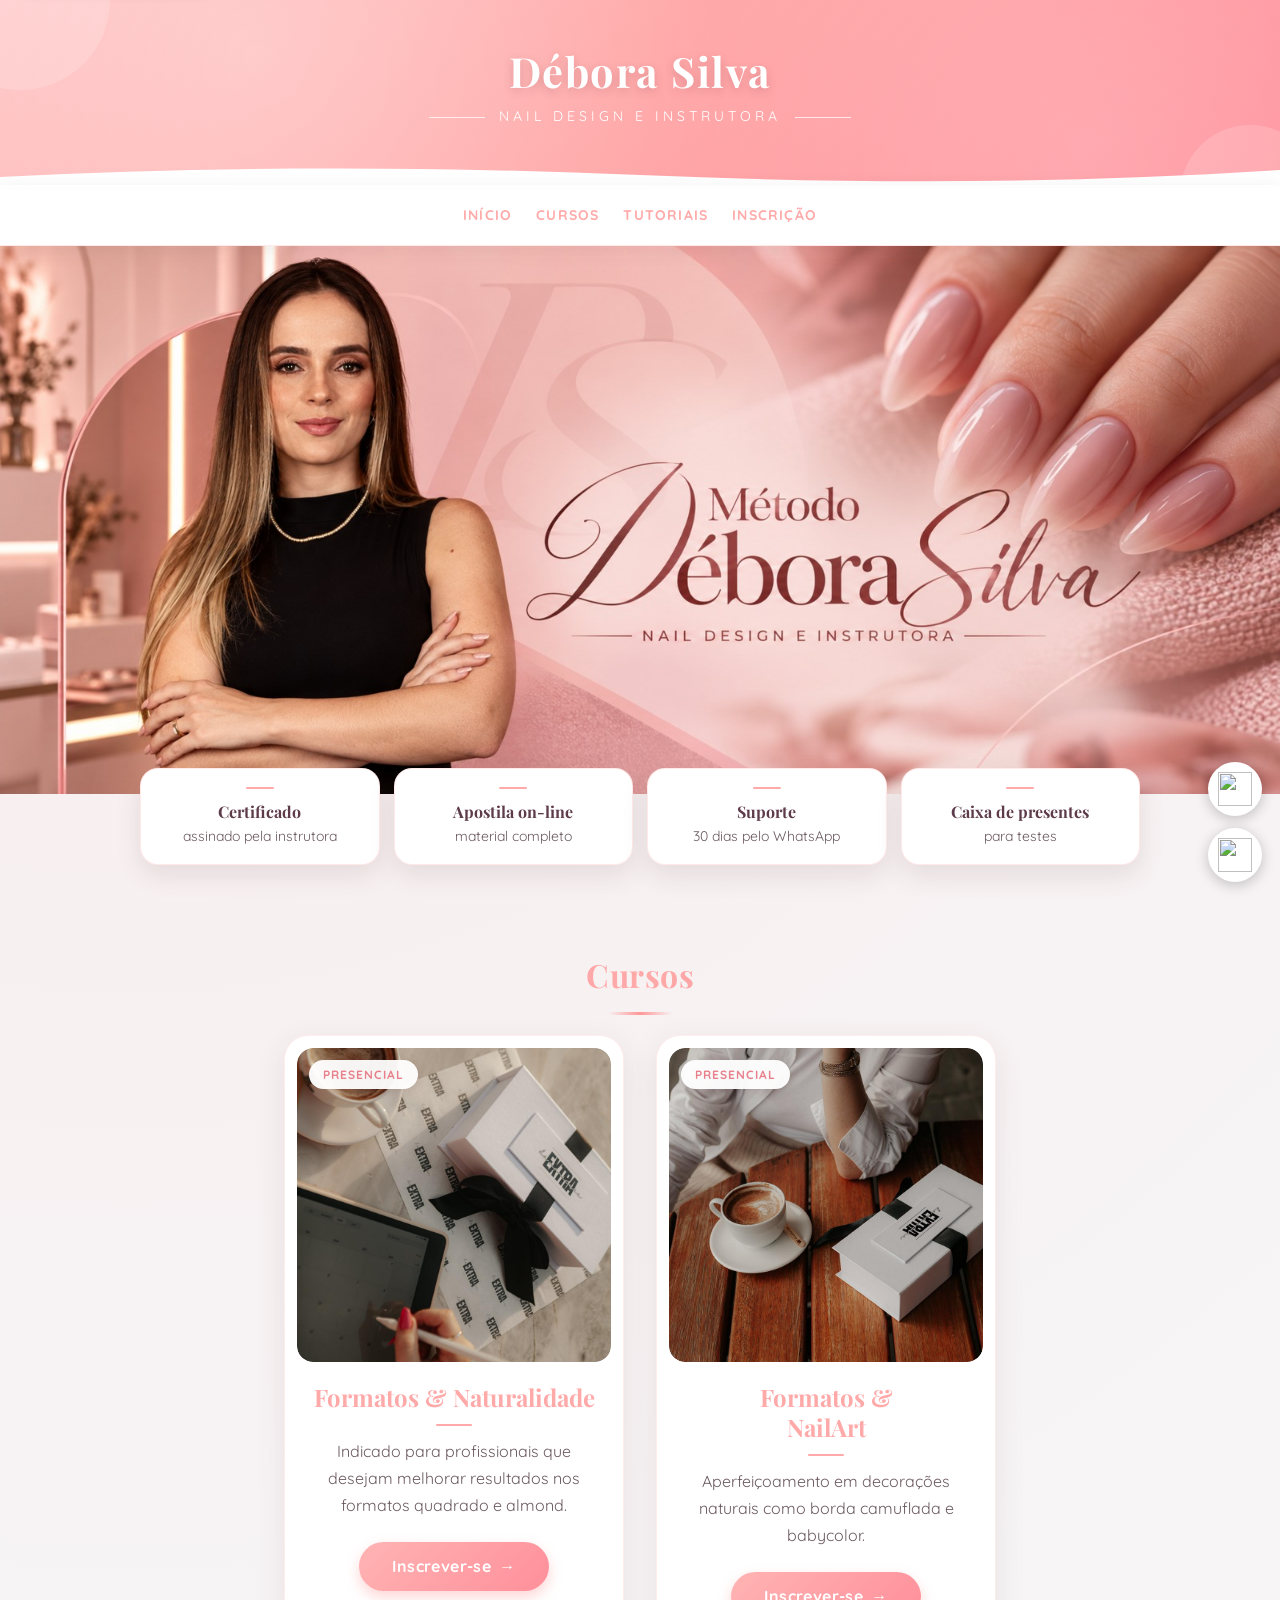
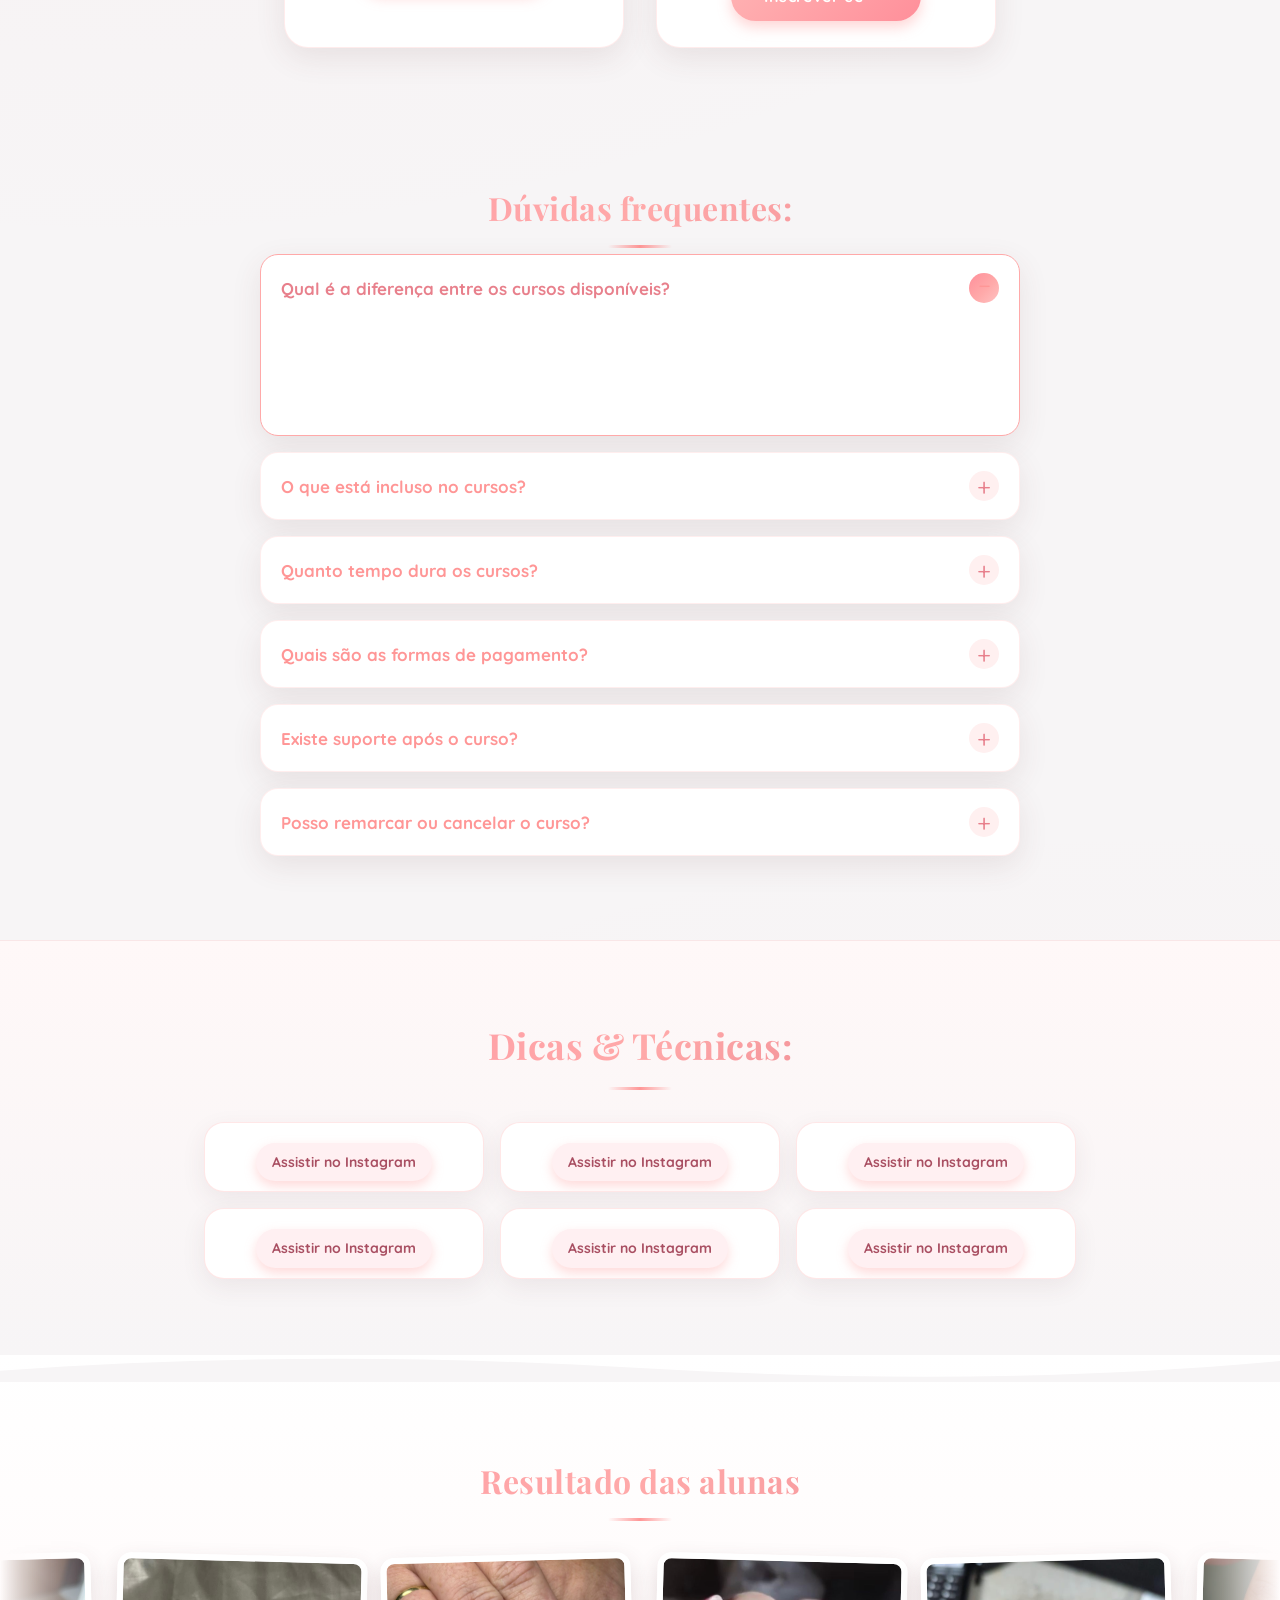
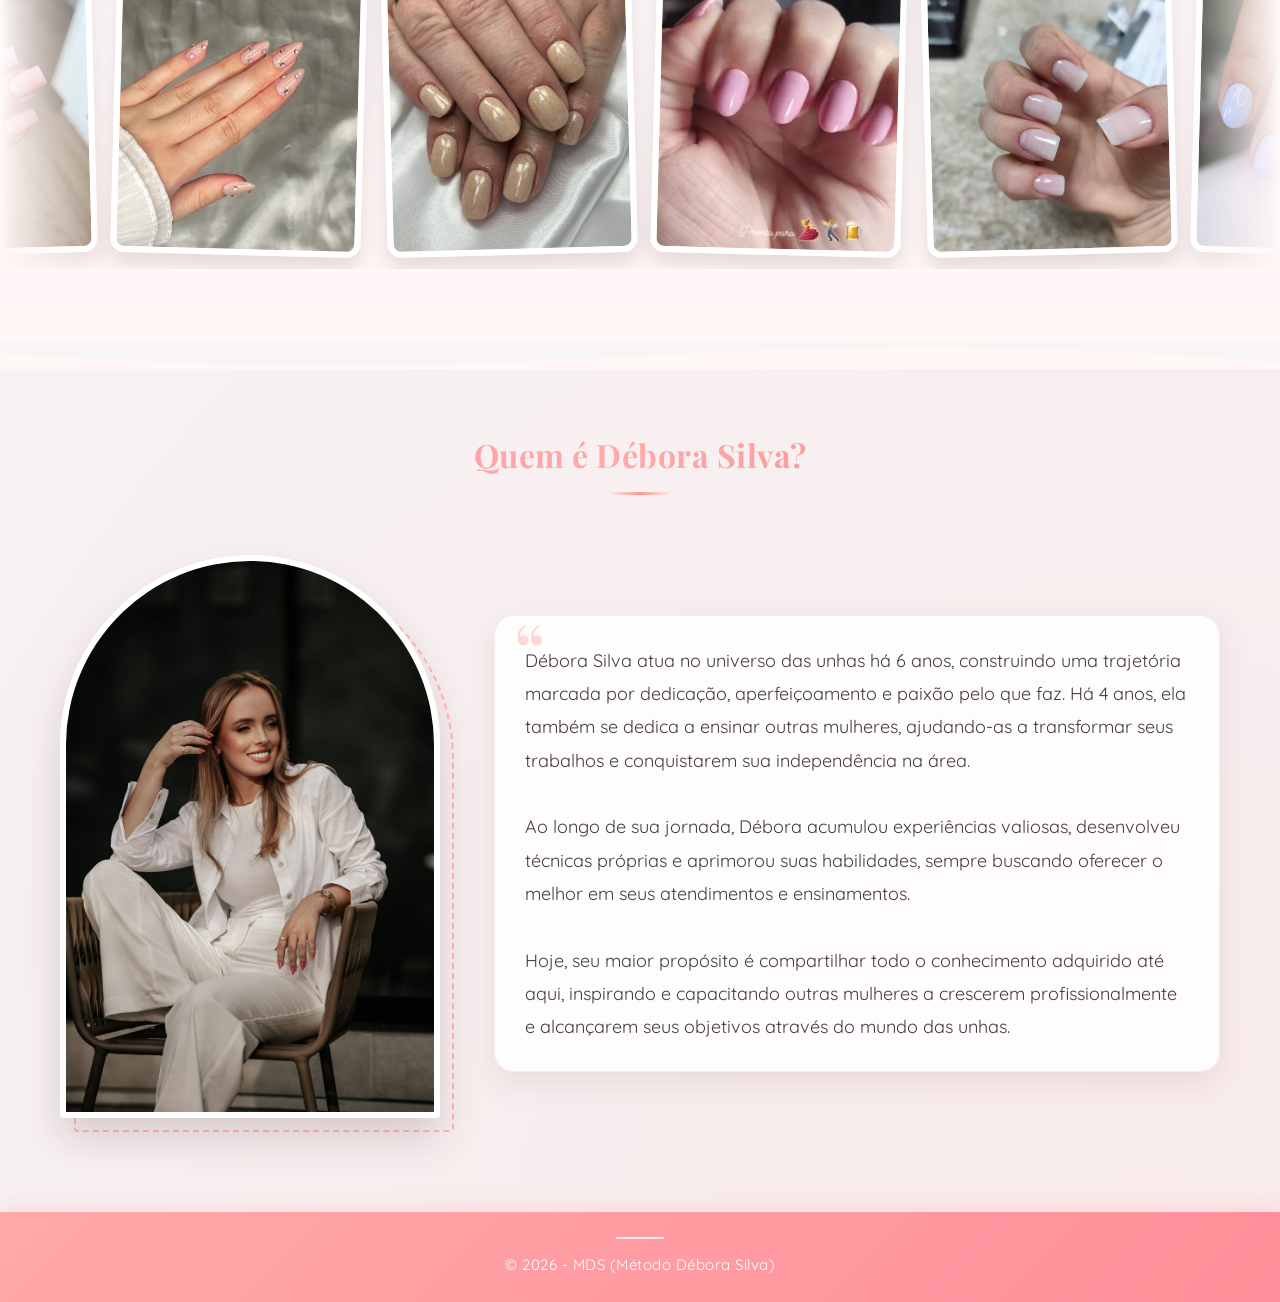
==== commit e148c5f9: "Corrige caminhos dos estilos no site publicado" ====
--- a/tcc/index.html
+++ b/tcc/index.html
@@ -12,9 +12,9 @@
     <meta property="og:description" content="Cursos presenciais de nail design com Débora Silva: formatos, naturalidade e nail art. Veja os cursos, resultados das alunas e faça sua inscrição.">
     <meta property="og:locale" content="pt_BR">
     <link rel="icon" href="data:image/svg+xml,%3Csvg xmlns=%27http://www.w3.org/2000/svg%27 viewBox=%270 0 64 64%27%3E%3Ccircle cx=%2732%27 cy=%2732%27 r=%2730%27 fill=%27%23ffa9a9%27/%3E%3Ctext x=%2732%27 y=%2743%27 font-size=%2734%27 font-family=%27Georgia,serif%27 font-weight=%27bold%27 text-anchor=%27middle%27 fill=%27white%27%3ED%3C/text%3E%3C/svg%3E">
-    <link rel="stylesheet" href="style.css">
+    <link rel="stylesheet" href="/tcc/style.css">
     <link rel="stylesheet" href="https://fonts.googleapis.com/css2?family=Material+Symbols+Outlined" />
-    <script src="script.js"></script>
+    <script src="/tcc/script.js"></script>
     <link rel="stylesheet" href="https://fonts.googleapis.com/css2?family=Playfair+Display:wght@500;600;700&family=Quicksand:wght@400;500;600;700&display=swap">
 </head>
 
@@ -34,8 +34,8 @@
 
     <section class="banner">
         <picture>
-            <source media="(max-width: 900px)" srcset="imagens/Banner%20cll%20mateus.jpg">
-            <img src="imagens/banner%20pc%20mateus.jpg" class="img-banner" alt="Banner">
+            <source media="(max-width: 900px)" srcset="/tcc/imagens/Banner%20cll%20mateus.jpg">
+            <img src="/tcc/imagens/banner%20pc%20mateus.jpg" class="img-banner" alt="Banner">
         </picture>
     </section>
     <section class="destaques" aria-label="Diferenciais dos cursos">
@@ -51,7 +51,7 @@
         <h2>Cursos</h2>
         <div class="grid">
             <div class="card">
-                <a href="curso1.html"><img src="imagens/a571cd39-a6cd-4c23-8349-ea3af004ff45.jpg" alt="Curso Formatos e Naturalidade"></a>
+                <a href="curso1.html"><img src="/tcc/imagens/a571cd39-a6cd-4c23-8349-ea3af004ff45.jpg" alt="Curso Formatos e Naturalidade"></a>
                 <h3><a href="curso1.html">Formatos & Naturalidade</a></h3>
                 <p>Indicado para profissionais que desejam melhorar resultados nos formatos quadrado e almond. <br></p>
                 <div class="acoes-card">
@@ -60,7 +60,7 @@
             </div>
 
             <div class="card">
-                <a href="curso2.html"><img src="imagens/debora.jpg" alt="Curso Formatos e Nail Art" loading="lazy" decoding="async"></a>
+                <a href="curso2.html"><img src="/tcc/imagens/debora.jpg" alt="Curso Formatos e Nail Art" loading="lazy" decoding="async"></a>
                 <h3><a href="curso2.html">Formatos & <br>NailArt</a></h3>
                 <p>Aperfeiçoamento em decorações naturais como borda camuflada e babycolor. <br></p>
                 <div class="acoes-card">
@@ -176,18 +176,18 @@
         <h2>Resultado das alunas</h2>
         <div class="carrossel">
             <div class="carrossel-container">
-                <img src="imagens/unha1.jpg" alt="Resultado de aluna 1" loading="lazy" decoding="async">
-                <img src="imagens/unha2.jpg" alt="Resultado de aluna 2" loading="lazy" decoding="async">
-                <img src="imagens/unha3.jpg" alt="Resultado de aluna 3" loading="lazy" decoding="async">
-                <img src="imagens/unha4.jpg" alt="Resultado de aluna 4" loading="lazy" decoding="async">
-                <img src="imagens/unha5.jpg" alt="Resultado de aluna 5" loading="lazy" decoding="async">
-                <img src="imagens/unha6.jpg" alt="Resultado de aluna 6" loading="lazy" decoding="async">
-                <img src="imagens/unha1.jpg" alt="Resultado de aluna 1" loading="lazy" decoding="async">
-                <img src="imagens/unha2.jpg" alt="Resultado de aluna 2" loading="lazy" decoding="async">
-                <img src="imagens/unha3.jpg" alt="Resultado de aluna 3" loading="lazy" decoding="async">
-                <img src="imagens/unha4.jpg" alt="Resultado de aluna 4" loading="lazy" decoding="async">
-                <img src="imagens/unha5.jpg" alt="Resultado de aluna 5" loading="lazy" decoding="async">
-                <img src="imagens/unha6.jpg" alt="Resultado de aluna 6" loading="lazy" decoding="async">
+                <img src="/tcc/imagens/unha1.jpg" alt="Resultado de aluna 1" loading="lazy" decoding="async">
+                <img src="/tcc/imagens/unha2.jpg" alt="Resultado de aluna 2" loading="lazy" decoding="async">
+                <img src="/tcc/imagens/unha3.jpg" alt="Resultado de aluna 3" loading="lazy" decoding="async">
+                <img src="/tcc/imagens/unha4.jpg" alt="Resultado de aluna 4" loading="lazy" decoding="async">
+                <img src="/tcc/imagens/unha5.jpg" alt="Resultado de aluna 5" loading="lazy" decoding="async">
+                <img src="/tcc/imagens/unha6.jpg" alt="Resultado de aluna 6" loading="lazy" decoding="async">
+                <img src="/tcc/imagens/unha1.jpg" alt="Resultado de aluna 1" loading="lazy" decoding="async">
+                <img src="/tcc/imagens/unha2.jpg" alt="Resultado de aluna 2" loading="lazy" decoding="async">
+                <img src="/tcc/imagens/unha3.jpg" alt="Resultado de aluna 3" loading="lazy" decoding="async">
+                <img src="/tcc/imagens/unha4.jpg" alt="Resultado de aluna 4" loading="lazy" decoding="async">
+                <img src="/tcc/imagens/unha5.jpg" alt="Resultado de aluna 5" loading="lazy" decoding="async">
+                <img src="/tcc/imagens/unha6.jpg" alt="Resultado de aluna 6" loading="lazy" decoding="async">
             </div>
         </div>
     </section>
@@ -196,7 +196,7 @@
         <h2 class="quem">Quem é Débora Silva?</h2>
 
         <div class="container-foto">
-            <img src="imagens/4f05c98d-7cf8-4103-96d0-2a8c5d5c2174.jpg" class="debora" alt="Foto de Débora Silva" loading="lazy" decoding="async">
+            <img src="/tcc/imagens/4f05c98d-7cf8-4103-96d0-2a8c5d5c2174.jpg" class="debora" alt="Foto de Débora Silva" loading="lazy" decoding="async">
         </div>
 
         <div class="container-texto">
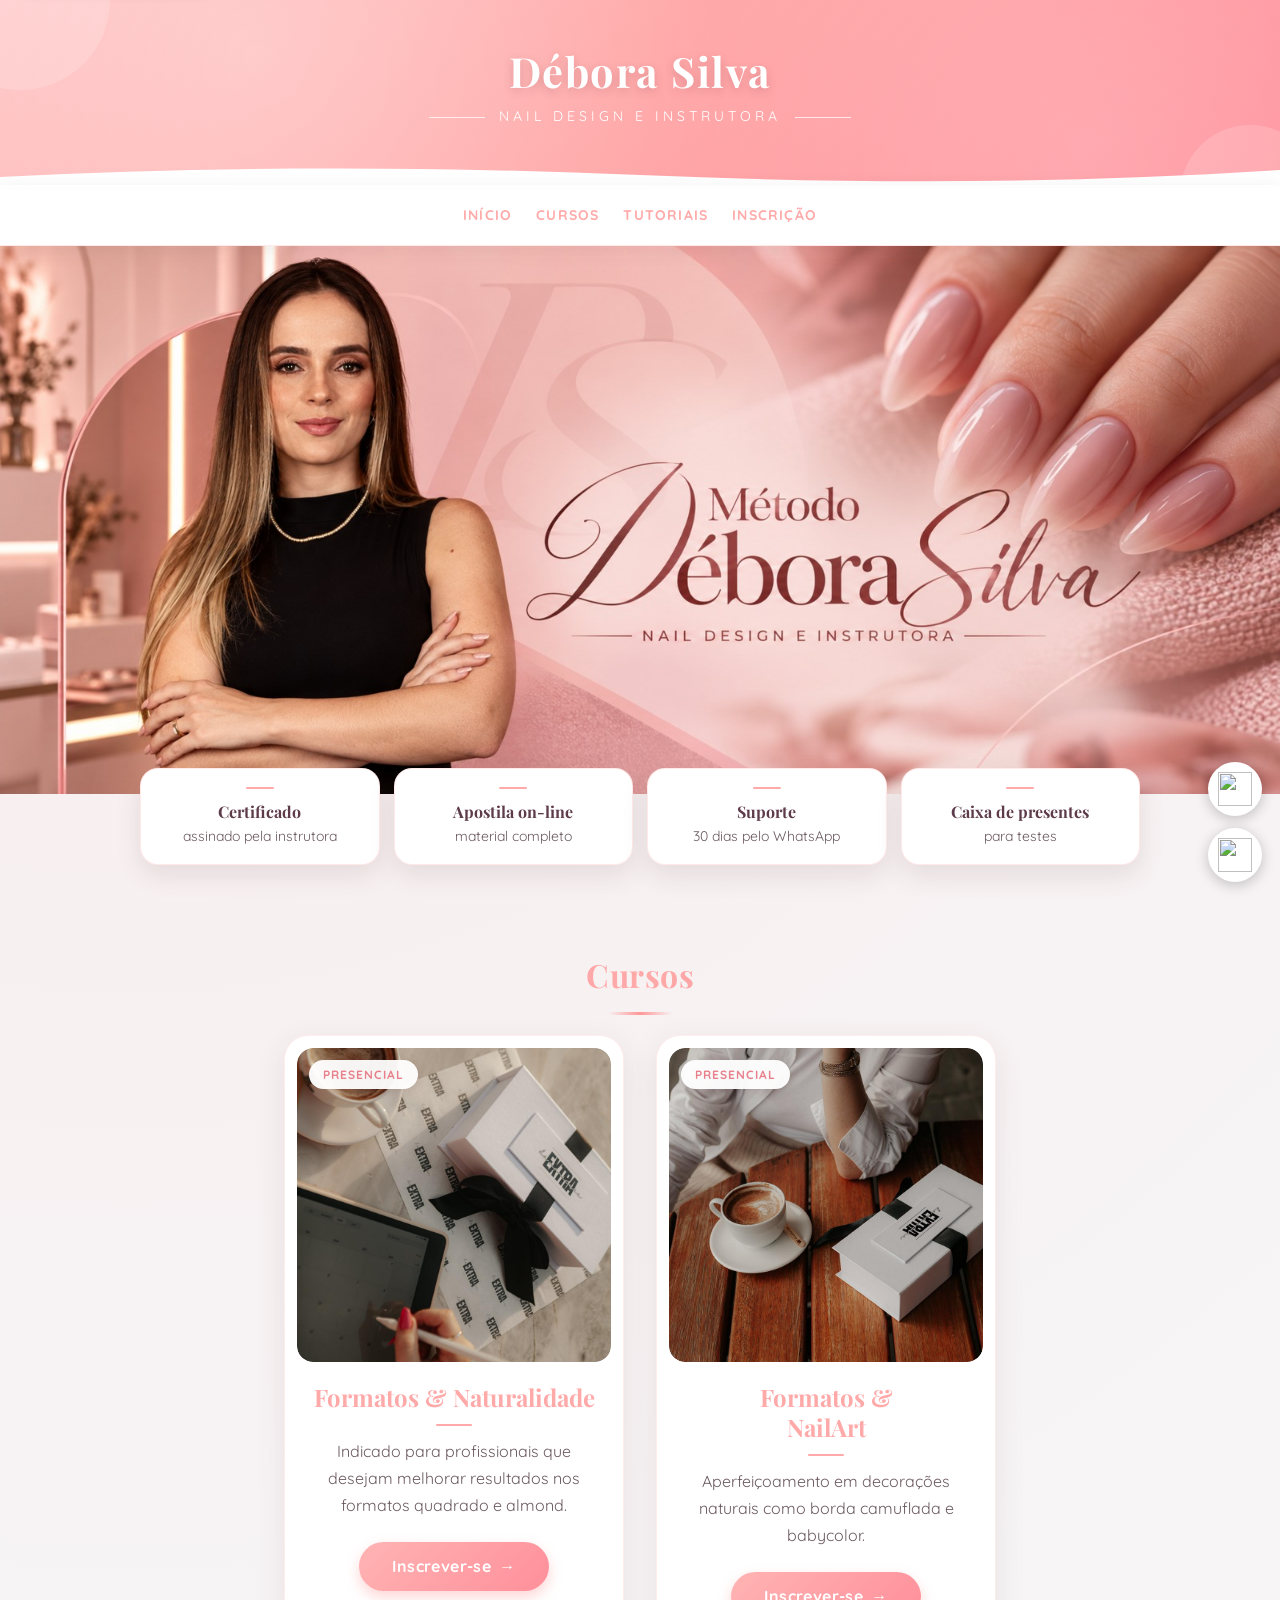
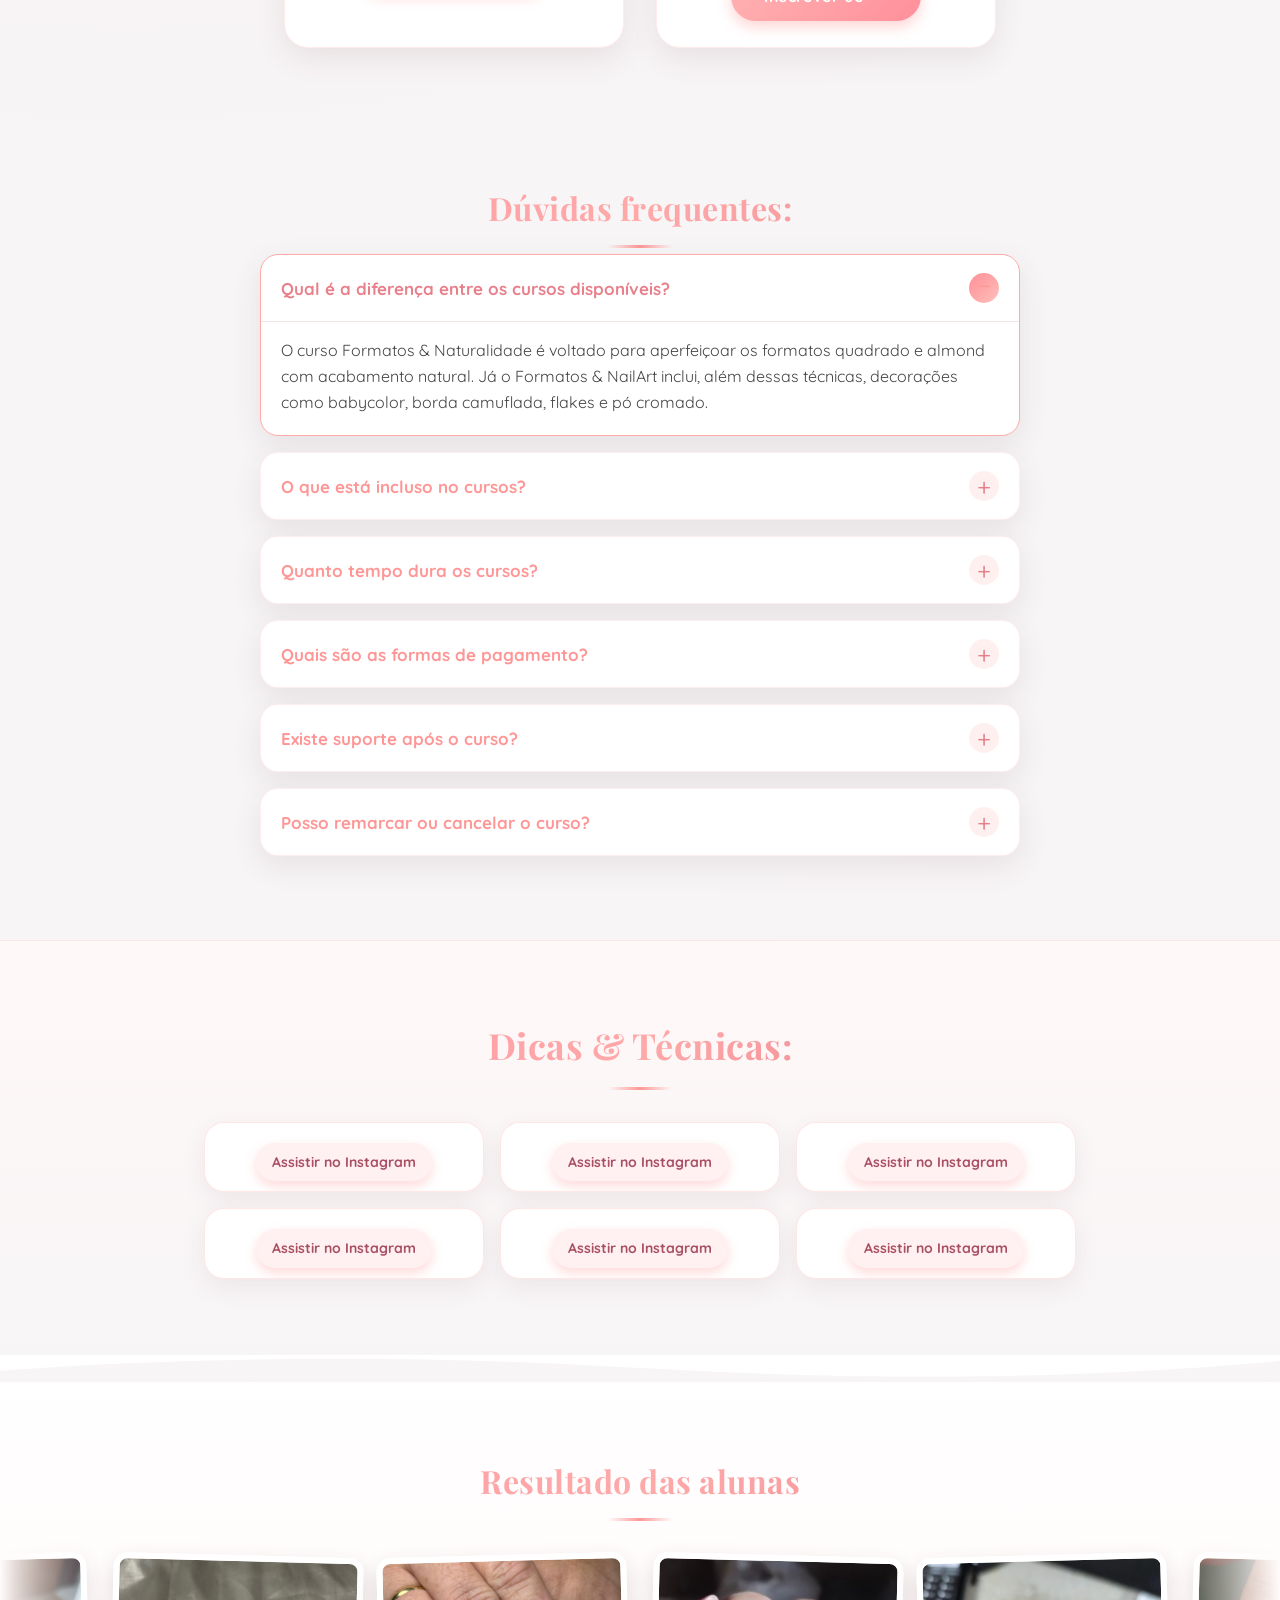
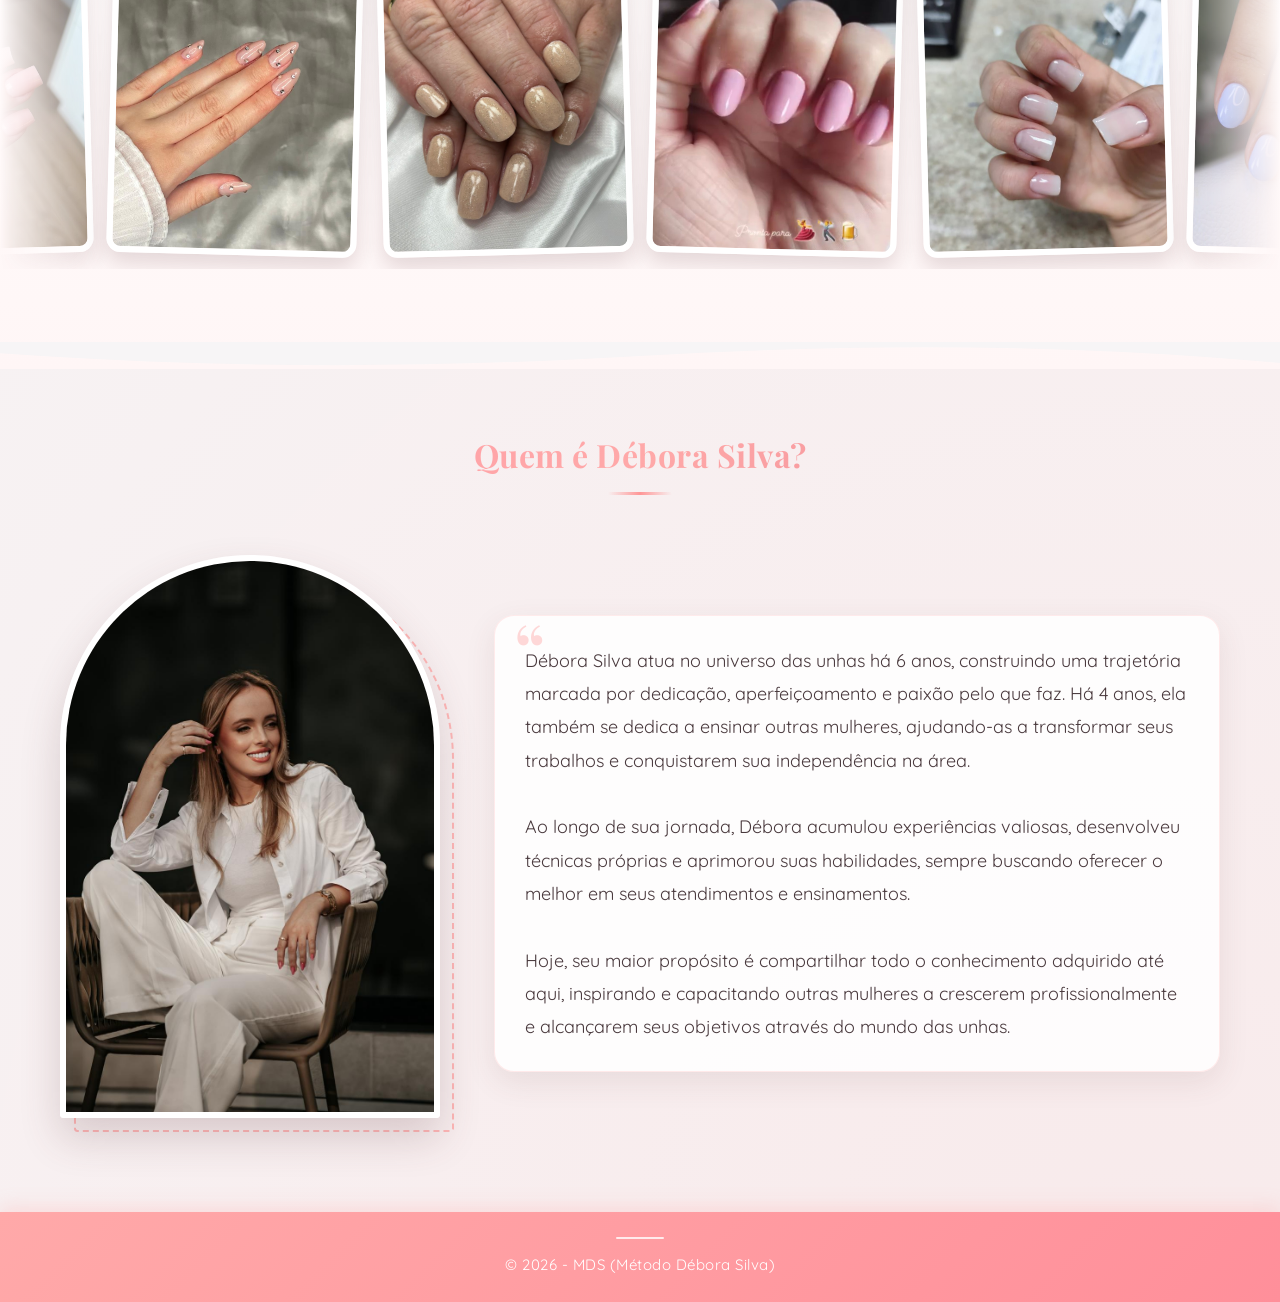
==== commit 17ad8310: "Direciona navegação para páginas atuais" ====
--- a/tcc/index.html
+++ b/tcc/index.html
@@ -26,10 +26,10 @@
     </header>
 
     <nav class="inicio">
-        <a href="index.html">Início</a>
-        <a href="cursos.html">Cursos</a>
+        <a href="/tcc/index.html">Início</a>
+        <a href="/tcc/cursos.html">Cursos</a>
         <a href="#tutoriais">Tutoriais</a>
-        <a href="inscricao.html">Inscrição</a>
+        <a href="/tcc/inscricao.html">Inscrição</a>
     </nav>
 
     <section class="banner">
@@ -51,20 +51,20 @@
         <h2>Cursos</h2>
         <div class="grid">
             <div class="card">
-                <a href="curso1.html"><img src="/tcc/imagens/a571cd39-a6cd-4c23-8349-ea3af004ff45.jpg" alt="Curso Formatos e Naturalidade"></a>
-                <h3><a href="curso1.html">Formatos & Naturalidade</a></h3>
+                <a href="/tcc/curso1.html"><img src="/tcc/imagens/a571cd39-a6cd-4c23-8349-ea3af004ff45.jpg" alt="Curso Formatos e Naturalidade"></a>
+                <h3><a href="/tcc/curso1.html">Formatos & Naturalidade</a></h3>
                 <p>Indicado para profissionais que desejam melhorar resultados nos formatos quadrado e almond. <br></p>
                 <div class="acoes-card">
-                    <a href="inscricao.html" class="botao-card">Inscrever-se</a>
+                    <a href="/tcc/inscricao.html" class="botao-card">Inscrever-se</a>
                 </div>
             </div>
 
             <div class="card">
-                <a href="curso2.html"><img src="/tcc/imagens/debora.jpg" alt="Curso Formatos e Nail Art" loading="lazy" decoding="async"></a>
-                <h3><a href="curso2.html">Formatos & <br>NailArt</a></h3>
+                <a href="/tcc/curso2.html"><img src="/tcc/imagens/debora.jpg" alt="Curso Formatos e Nail Art" loading="lazy" decoding="async"></a>
+                <h3><a href="/tcc/curso2.html">Formatos & <br>NailArt</a></h3>
                 <p>Aperfeiçoamento em decorações naturais como borda camuflada e babycolor. <br></p>
                 <div class="acoes-card">
-                    <a href="inscricao.html" class="botao-card">Inscrever-se</a>
+                    <a href="/tcc/inscricao.html" class="botao-card">Inscrever-se</a>
                 </div>
             </div>
         </div>
